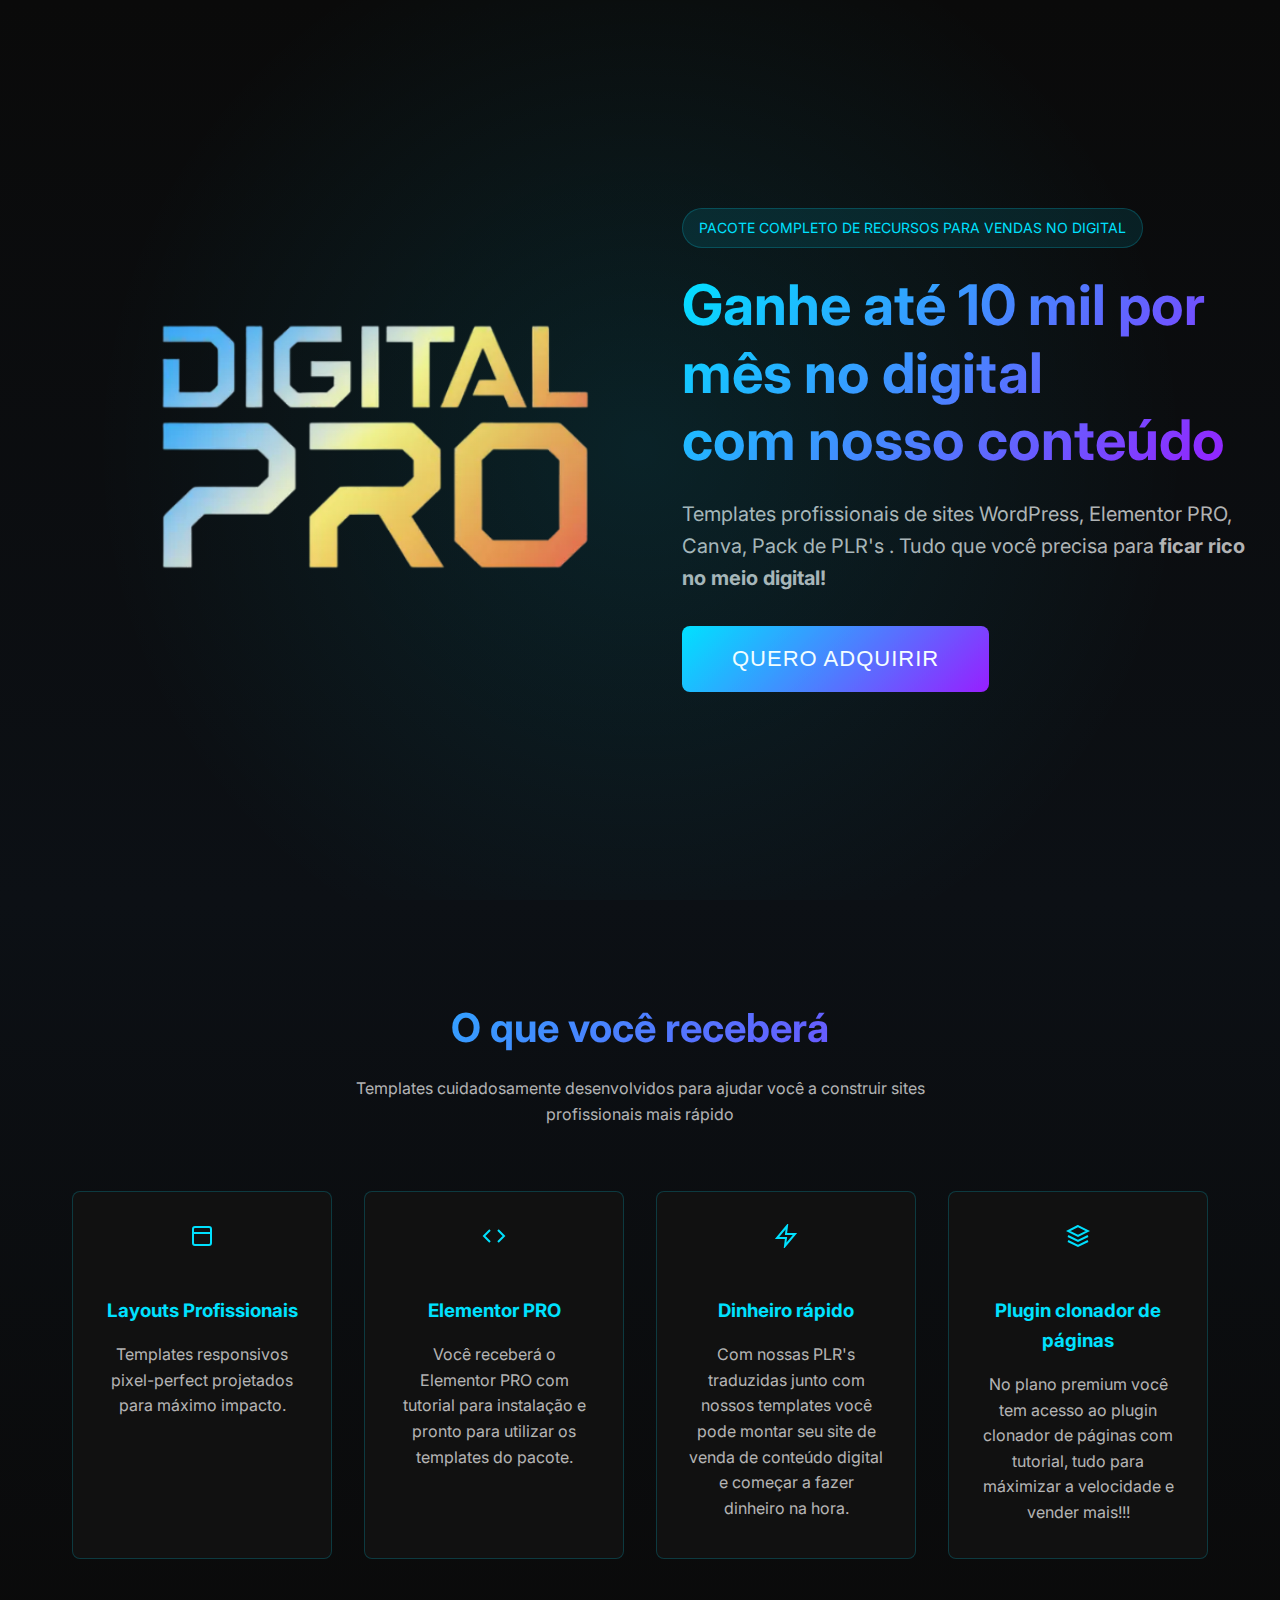
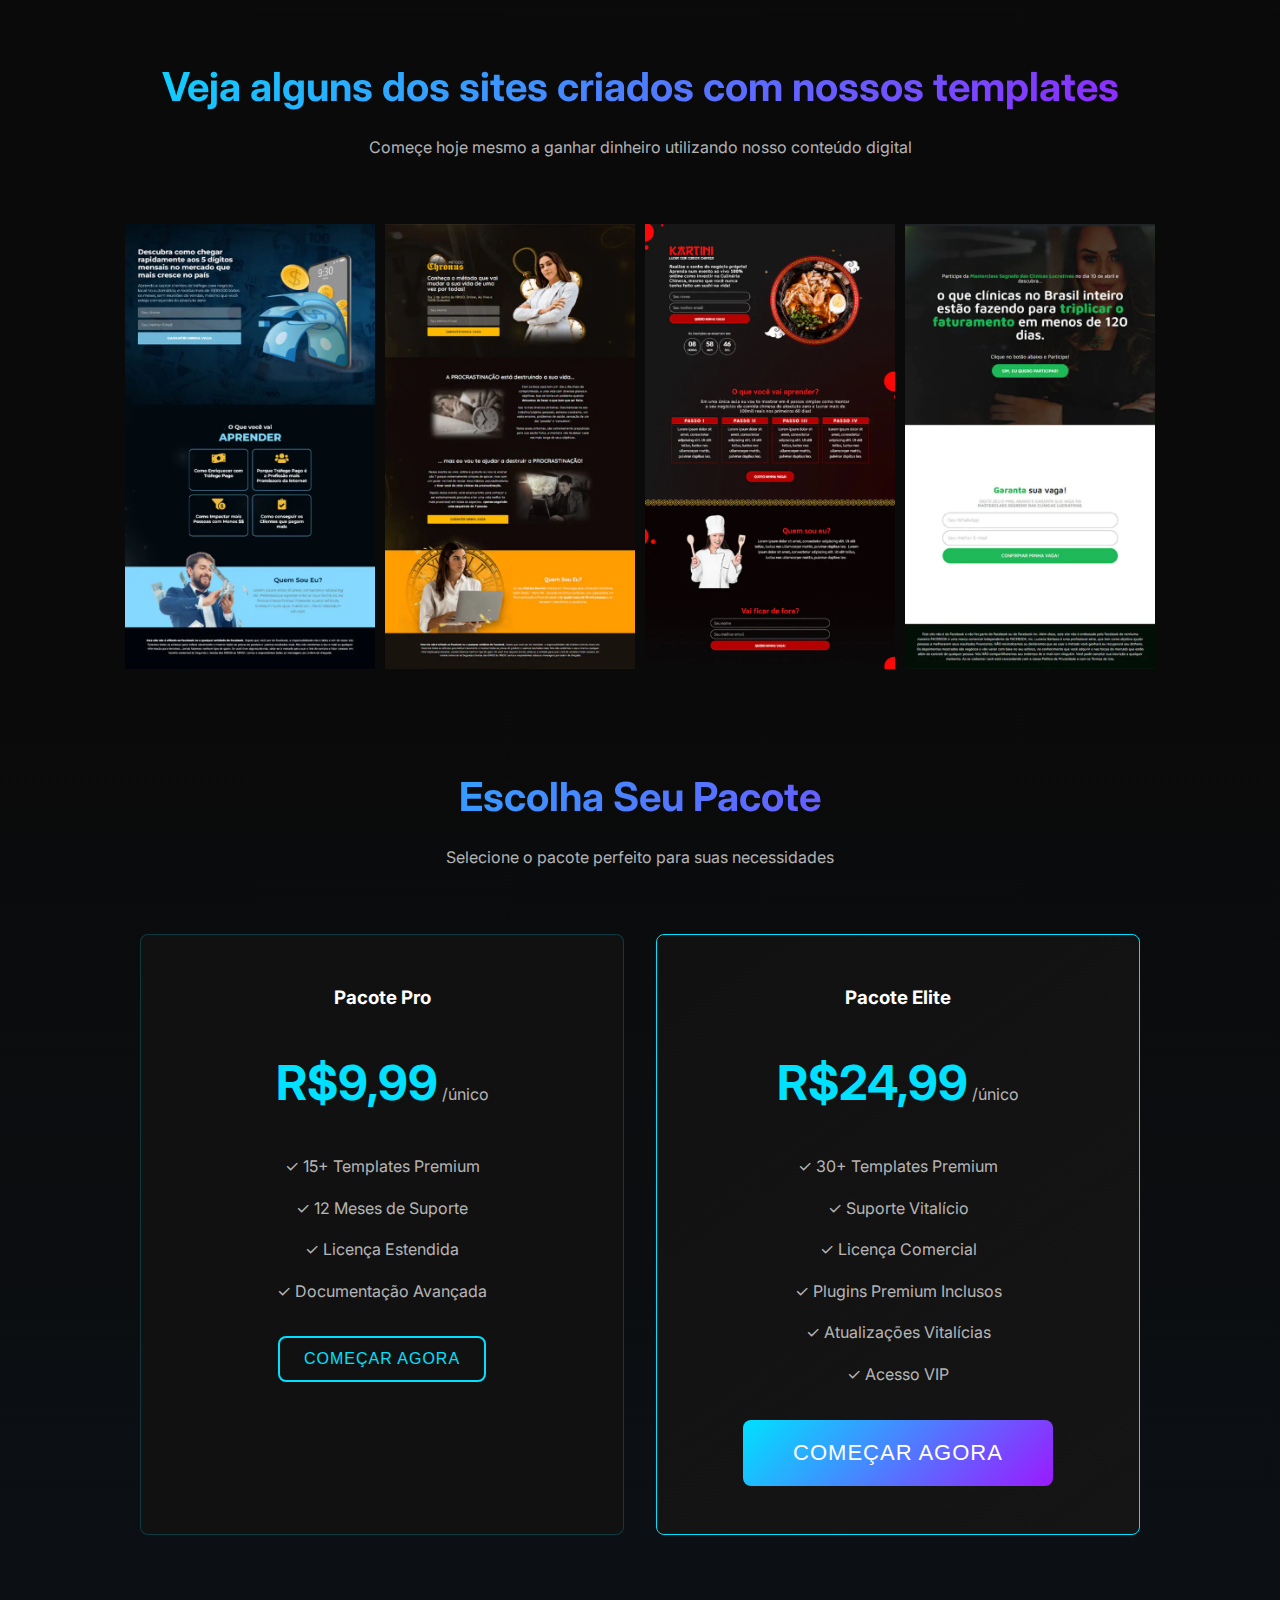
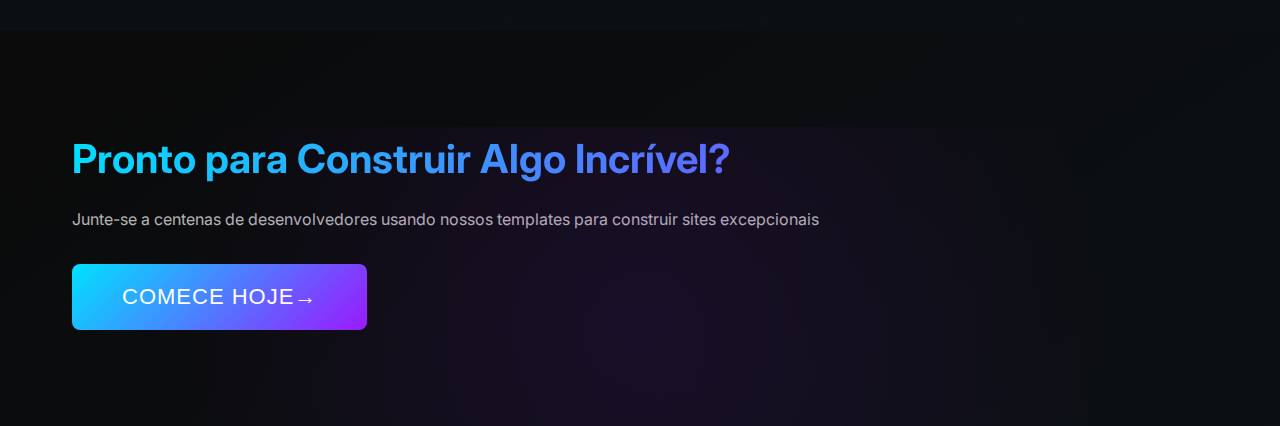
==== src/index.html @ 0bfc10dc "v0.1" ====
<!DOCTYPE html>
<html lang="en">
  <head>
    <meta charset="UTF-8" />
    <meta name="viewport" content="width=device-width, initial-scale=1.0" />
    <title>Digital Pro Solutions</title>
    <meta name="description" content="Premium WordPress Templates for Developers" />
    <meta name="author" content="Digital Pro Solutions" />
    <link rel="stylesheet" href="https://fonts.googleapis.com/css2?family=Inter:wght@300;400;500;600;700&display=swap">
    <link rel="stylesheet" href="styles.css">
  </head>
  <body>
    <!-- Hero Section -->
    <section class="hero">
        <div class="logo">
            <img src="assets/logo.webp" width="550px" alt="Logo da Digital Pro">
        </div>
        <div class="container">
            <span class="badge">PACOTE COMPLETO DE RECURSOS PARA VENDAS NO DIGITAL</span>
            <h1>Ganhe até 10 mil por mês no digital<br>com nosso conteúdo</h1>
            <p class="hero-description">Templates profissionais de sites WordPress, Elementor PRO, Canva, Pack de PLR's . Tudo que você precisa para <b>ficar rico no meio digital!</b></p>
            <a href="#pricing"><button class="btn btn-primary">Quero adquirir</button></a>
        </div>
    </section>

    <!-- Features Section -->
    <section class="features">
      <div class="container">
        <div class="section-header">
          <h2>O que você receberá</h2>
          <p>Templates cuidadosamente desenvolvidos para ajudar você a construir sites profissionais mais rápido</p>
        </div>
        <div class="features-grid">
          <div class="feature-card">
            <div class="icon">
              <svg width="24" height="24" viewBox="0 0 24 24" fill="none" stroke="currentColor" stroke-width="2">
                <rect x="3" y="3" width="18" height="18" rx="2" />
                <path d="M3 9h18" />
              </svg>
            </div>
            <h3>Layouts Profissionais</h3>
            <p>Templates responsivos pixel-perfect projetados para máximo impacto.</p>
          </div>
          <div class="feature-card">
            <div class="icon">
              <svg width="24" height="24" viewBox="0 0 24 24" fill="none" stroke="currentColor" stroke-width="2">
                <polyline points="16 18 22 12 16 6" />
                <polyline points="8 6 2 12 8 18" />
              </svg>
            </div>
            <h3>Elementor PRO</h3>
            <p>Você receberá o Elementor PRO com tutorial para instalação e pronto para utilizar os templates do pacote.</p>
          </div>
          <div class="feature-card">
            <div class="icon">
              <svg width="24" height="24" viewBox="0 0 24 24" fill="none" stroke="currentColor" stroke-width="2">
                <path d="M13 2L3 14h9l-1 8 10-12h-9l1-8z" />
              </svg>
            </div>
            <h3>Dinheiro rápido</h3>
            <p>Com nossas PLR's traduzidas junto com nossos templates você pode montar seu site de venda de conteúdo digital e começar a fazer dinheiro na hora.
            </p>
          </div>
          <div class="feature-card">
            <div class="icon">
              <svg width="24" height="24" viewBox="0 0 24 24" fill="none" stroke="currentColor" stroke-width="2">
                <path d="M12 2L2 7l10 5 10-5-10-5z" />
                <path d="M2 17l10 5 10-5" />
                <path d="M2 12l10 5 10-5" />
              </svg>
            </div>
            <h3>Plugin clonador de páginas</h3>
            <p>No plano premium você tem acesso ao plugin clonador de páginas com tutorial, tudo para máximizar a velocidade e vender mais!!!</p>
          </div>
        </div>
      </div>
    </section>
    <section class="pages-section">
        <div class="container">
            <div class="section-header">
                <h2>Veja alguns dos sites criados com nossos templates</h2>
                <p>Começe hoje mesmo a ganhar dinheiro utilizando nosso conteúdo digital</p>
            </div>
            <div class="features-grid-pages">
                <img src="assets/page1.webp" alt="página de exemplo">
                <img src="assets/page2.webp" alt="página de exemplo">
                <img src="assets/page3.webp" alt="página de exemplo">
                <img src="assets/page4.webp" alt="página de exemplo">
            </div>
        </div>
    </section>

    <!-- Pricing Section -->
    <section class="pricing" id="pricing">
      <div class="container">
        <div class="section-header">
          <h2>Escolha Seu Pacote</h2>
          <p>Selecione o pacote perfeito para suas necessidades</p>
        </div>
        <div class="pricing-grid">
          <div class="pricing-card">
            <h3>Pacote Pro</h3>
            <div class="price">
              <span class="amount">R$9,99</span>
              <span class="period">/único</span>
            </div>
            <ul class="features-list">
              <li>✓ 15+ Templates Premium</li>
              <li>✓ 12 Meses de Suporte</li>
              <li>✓ Licença Estendida</li>
              <li>✓ Documentação Avançada</li>
            </ul>
            <button class="btn btn-outline">Começar Agora</button>
          </div>
          <div class="pricing-card featured">
            <h3>Pacote Elite</h3>
            <div class="price">
              <span class="amount">R$24,99</span>
              <span class="period">/único</span>
            </div>
            <ul class="features-list">
              <li>✓ 30+ Templates Premium</li>
              <li>✓ Suporte Vitalício</li>
              <li>✓ Licença Comercial</li>
              <li>✓ Plugins Premium Inclusos</li>
              <li>✓ Atualizações Vitalícias</li>
              <li>✓ Acesso VIP</li>
            </ul>
            <button class="btn btn-primary">Começar Agora</button>
          </div>
        </div>
      </div>
    </section>

    <!-- CTA Section -->
    <section class="cta">
      <div class="container">
        <h2>Pronto para Construir Algo Incrível?</h2>
        <p>Junte-se a centenas de desenvolvedores usando nossos templates para construir sites excepcionais</p>
        <button class="btn btn-primary">Comece Hoje <span class="arrow">→</span></button>
      </div>
    </section>

    <!-- Add Lovable script tag before the main application script -->
    <script src="https://cdn.gpteng.co/gptengineer.js" type="module"></script>
    <script src="script.js"></script>
  </body>
</html>
---- src/styles.css ----
:root {
  --primary: #00e1ff;
  --secondary: #9b1aff;
  --bg-dark: #0a0a0a;
  --bg-card: #111111;
  --text: #ffffff;
  --text-light: rgba(255, 255, 255, 0.7);
  --border-color: rgba(0, 225, 255, 0.2);
  --radius: 8px;
  --shadow: 0 12px 20px rgba(0, 225, 255, 0.15);
  --gradient: linear-gradient(135deg, #00e1ff, #9b1aff);
}

* {
  margin: 0;
  padding: 0;
  box-sizing: border-box;
  scroll-behavior: smooth;
}

body {
  font-family: 'Inter', sans-serif;
  line-height: 1.6;
  color: var(--text);
  background: var(--bg-dark);
}

.container {
  max-width: 1200px;
  margin: 0 auto;
  padding: 0 2rem;
}

.logo {
  margin-left: 100px;
}

/* Button Styles */
.btn {
  display: inline-flex;
  align-items: center;
  padding: 0.75rem 1.5rem;
  border-radius: var(--radius);
  font-weight: 500;
  cursor: pointer;
  transition: all 0.3s ease;
  border: none;
  font-size: 1rem;
  text-transform: uppercase;
  letter-spacing: 1px;
}

.btn-primary {
  background: var(--gradient);
  color: var(--text);
  padding: 20px 50px;
  font-size: 22px;
}

.btn-primary a{
  text-decoration: none;
  color: white;
}

.btn-primary:hover {
  transform: translateY(-2px);
  box-shadow: var(--shadow);
}

.btn-outline {
  background: transparent;
  border: 2px solid var(--primary);
  color: var(--primary);
}

.btn-outline:hover {
  background: var(--primary);
  color: var(--bg-dark);
}

/* Hero Section */
.hero {
  min-height: 100vh;
  display: flex;
  align-items: center;
  background: linear-gradient(to bottom, var(--bg-dark), #0c1015);
  position: relative;
  overflow: hidden;
  margin: auto;
}

.hero::before {
  content: '';
  position: absolute;
  width: 100%;
  height: 100%;
  background: radial-gradient(circle at center, rgba(0, 225, 255, 0.1) 0%, transparent 70%);
  pointer-events: none;
}

.hero .badge {
  display: inline-block;
  padding: 0.5rem 1rem;
  background: rgba(0, 225, 255, 0.1);
  border: 1px solid var(--border-color);
  border-radius: 50px;
  font-size: 0.875rem;
  margin-bottom: 1.5rem;
  color: var(--primary);
}

.hero h1 {
  font-size: 3.5rem;
  line-height: 1.2;
  margin-bottom: 1.5rem;
  max-width: 600px;
  background: var(--gradient);
  -webkit-background-clip: text;
  -webkit-text-fill-color: transparent;
}

.hero-description {
  font-size: 1.25rem;
  color: var(--text-light);
  max-width: 600px;
  margin: 0 auto 2rem;
}

/* Features Section */
.features {
  padding: 6rem 0;
  background: linear-gradient(to bottom, #0c1015, var(--bg-dark));
}

.section-header {
  text-align: center;
  margin-bottom: 4rem;
}

.section-header h2 {
  font-size: 2.5rem;
  margin-bottom: 1rem;
  background: var(--gradient);
  -webkit-background-clip: text;
  -webkit-text-fill-color: transparent;
}

.section-header p {
  color: var(--text-light);
  max-width: 600px;
  margin: 0 auto;
}

.features-grid {
  display: grid;
  grid-template-columns: repeat(auto-fit, minmax(250px, 1fr));
  gap: 2rem;
  margin: auto;
}

.feature-card {
  text-align: center;
  padding: 2rem;
  border-radius: var(--radius);
  background: var(--bg-card);
  border: 1px solid var(--border-color);
  transition: all 0.3s ease;
}

.features-grid-pages{
  display: flex;
  flex-wrap: wrap;
  justify-content: center;
  gap: 10px;
}

.features-grid-pages img {
  width: 100%;
  max-width: 250px;
  height: auto;
  flex: 1 1 150px; /* Faz com que as imagens sejam responsivas e se ajustem ao espaço disponível */
}

.features-grid-pages img:hover {
  transform: translateY(-5px);
}

.feature-card:hover {
  transform: translateY(-5px);
  box-shadow: var(--shadow);
  border-color: var(--primary);
}

.feature-card .icon {
  width: 48px;
  height: 48px;
  margin: 0 auto 1.5rem;
  color: var(--primary);
}

.feature-card h3 {
  margin-bottom: 1rem;
  color: var(--primary);
}

.feature-card p {
  color: var(--text-light);
}

/* Pricing Section */
.pricing {
  padding: 6rem 0;
  background: linear-gradient(to bottom, var(--bg-dark), #0c1015);
}

.pricing-grid {
  display: grid;
  grid-template-columns: repeat(auto-fit, minmax(300px, 1fr));
  gap: 2rem;
  max-width: 1000px;
  margin: 0 auto;
}

.pricing-card {
  padding: 3rem 2rem;
  border-radius: var(--radius);
  background: var(--bg-card);
  border: 1px solid var(--border-color);
  text-align: center;
  transition: all 0.3s ease;
}

.pricing-card:hover {
  transform: translateY(-5px);
  border-color: var(--primary);
}

.pricing-card.featured {
  background: linear-gradient(145deg, var(--bg-card), #151515);
  border: 1px solid var(--primary);
}

.price {
  margin: 2rem 0;
}

.price .amount {
  font-size: 3rem;
  font-weight: 700;
  color: var(--primary);
}

.price .period {
  color: var(--text-light);
}

.features-list {
  list-style: none;
  margin: 2rem 0;
}

.features-list li {
  margin: 1rem 0;
  color: var(--text-light);
}

/* CTA Section */
.cta {
  padding: 6rem 0;
  background: linear-gradient(145deg, var(--bg-dark), #0c1015);
  position: relative;
  overflow: hidden;
}

.cta::before {
  content: '';
  position: absolute;
  width: 100%;
  height: 100%;
  background: radial-gradient(circle at center, rgba(155, 26, 255, 0.1) 0%, transparent 70%);
  pointer-events: none;
}

.cta h2 {
  font-size: 2.5rem;
  margin-bottom: 1rem;
  background: var(--gradient);
  -webkit-background-clip: text;
  -webkit-text-fill-color: transparent;
}

.cta p {
  margin-bottom: 2rem;
  color: var(--text-light);
}

/* Responsive Design */
@media (max-width: 768px) {
  .hero h1 {
    font-size: 2.5rem;
  }

  .section-header h2 {
    font-size: 2rem;
  }

  .features-grid {
    grid-template-columns: 1fr;
  }

  .pricing-grid {
    grid-template-columns: 1fr;
  }
}
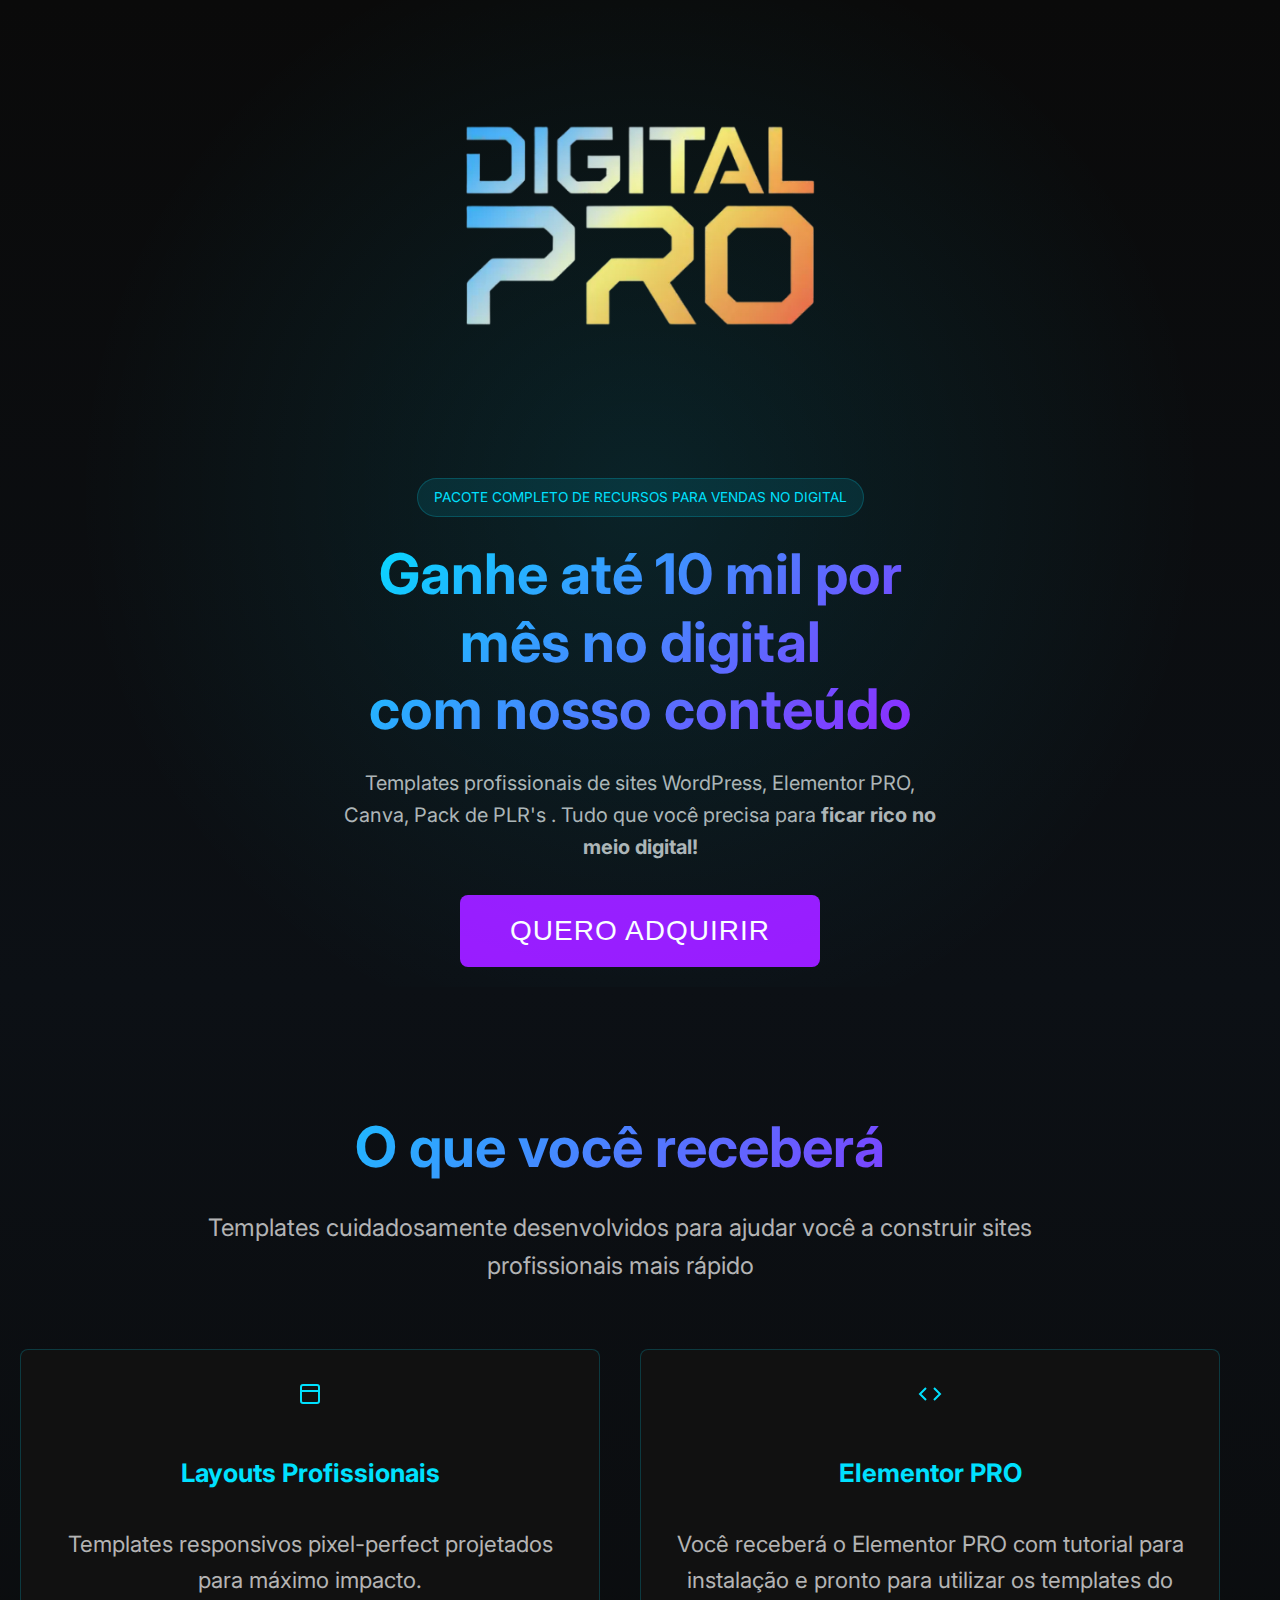
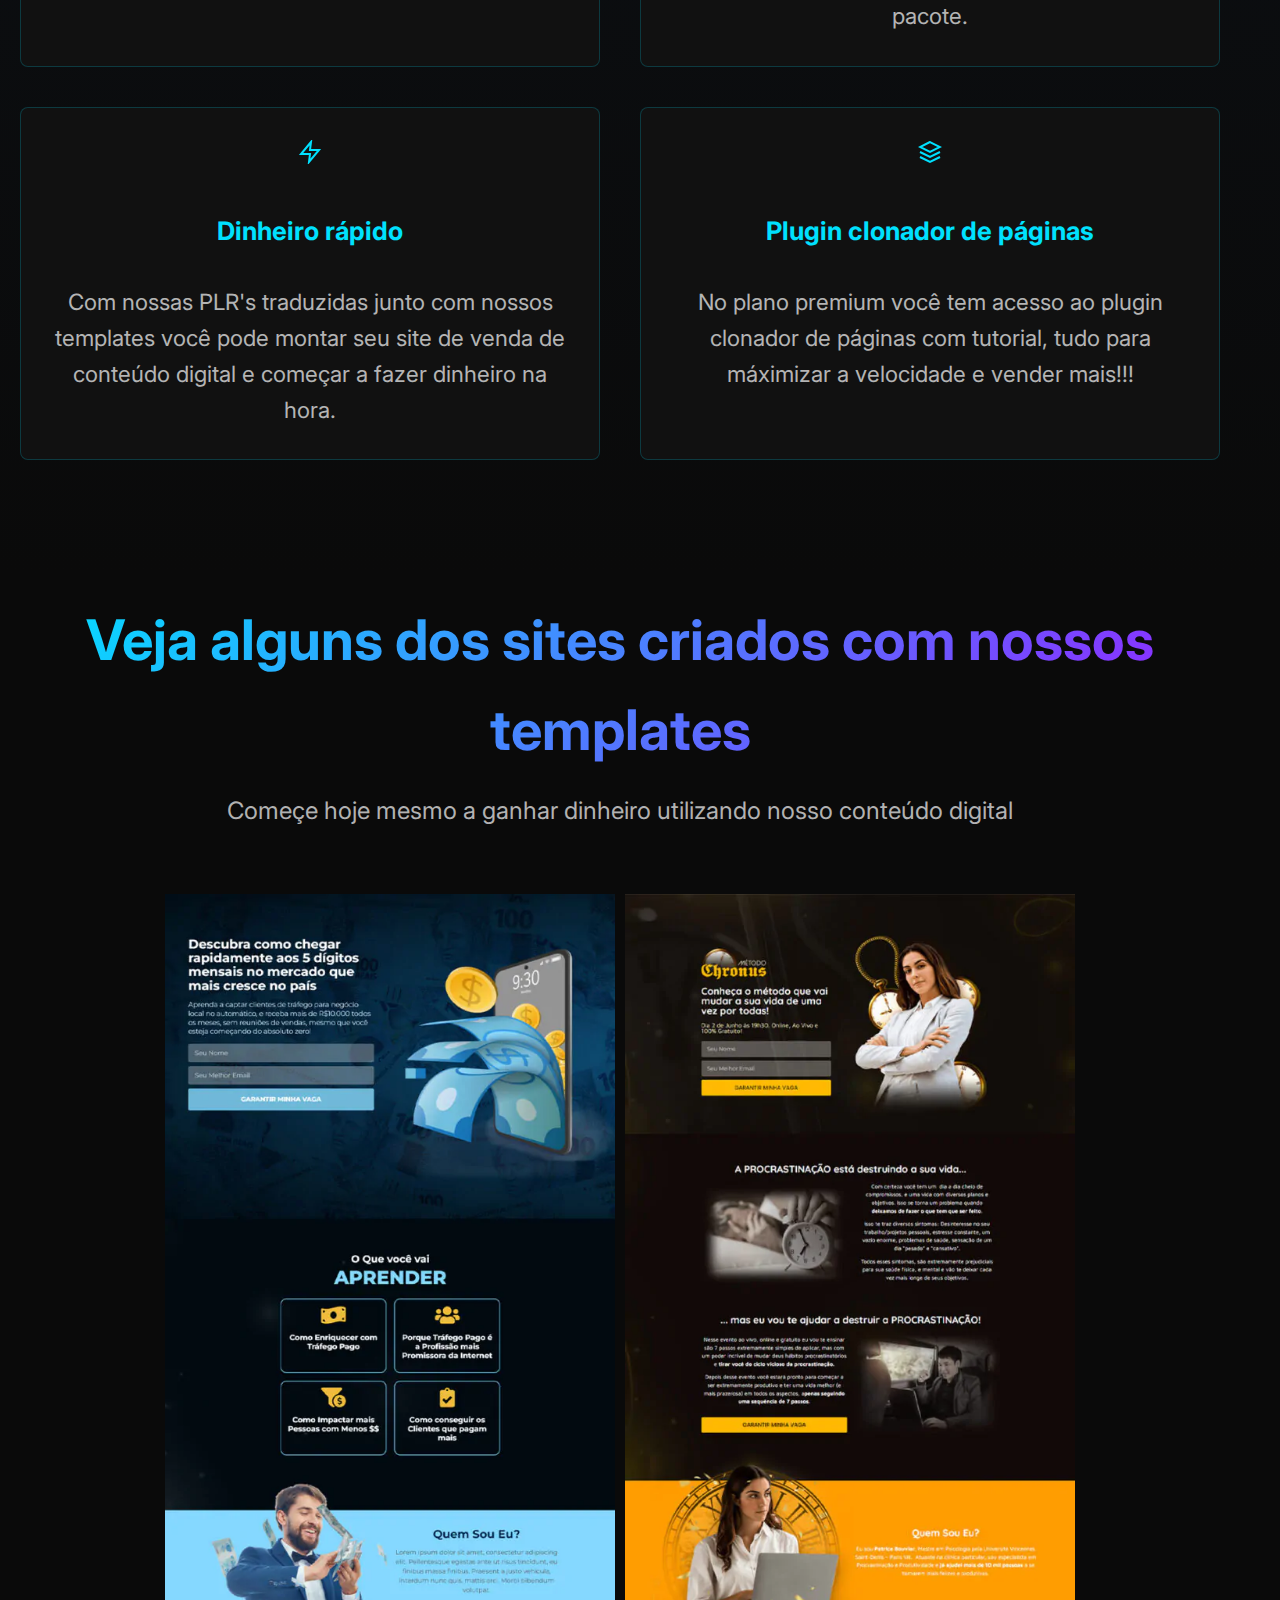
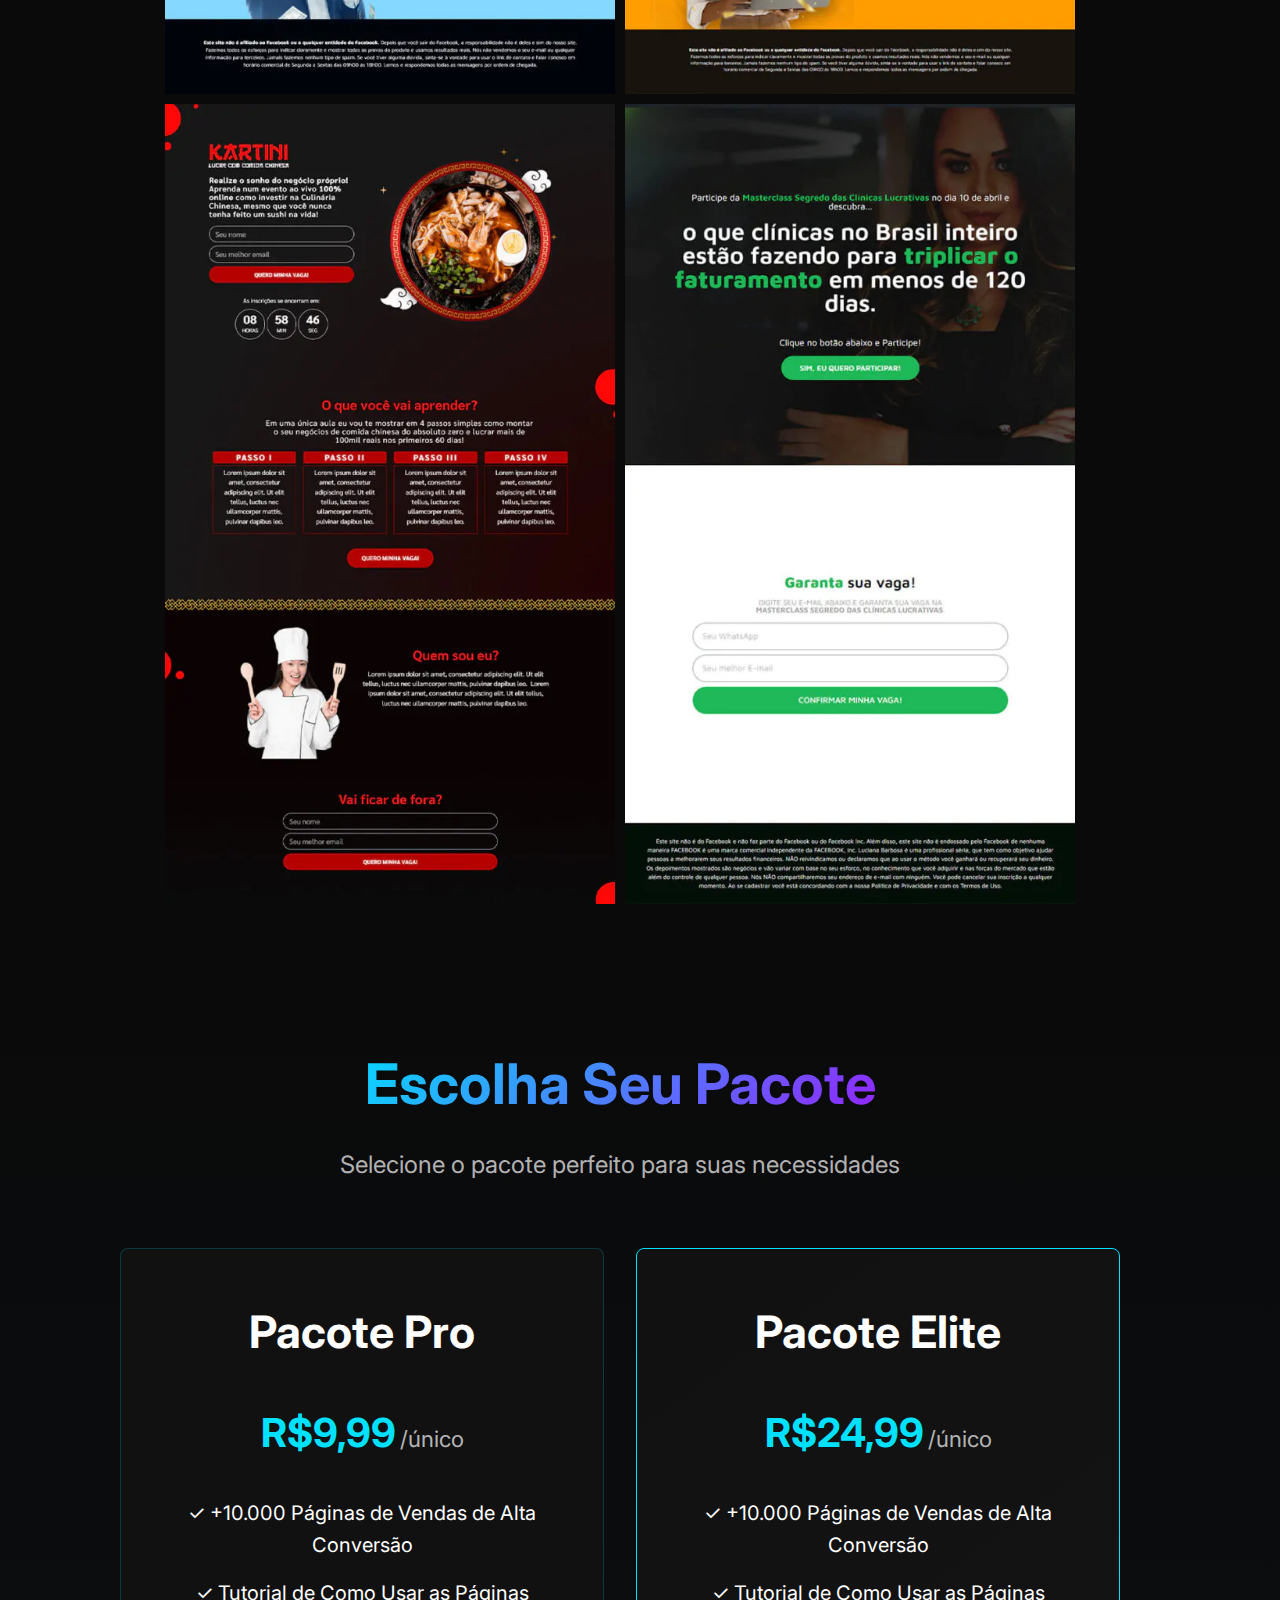
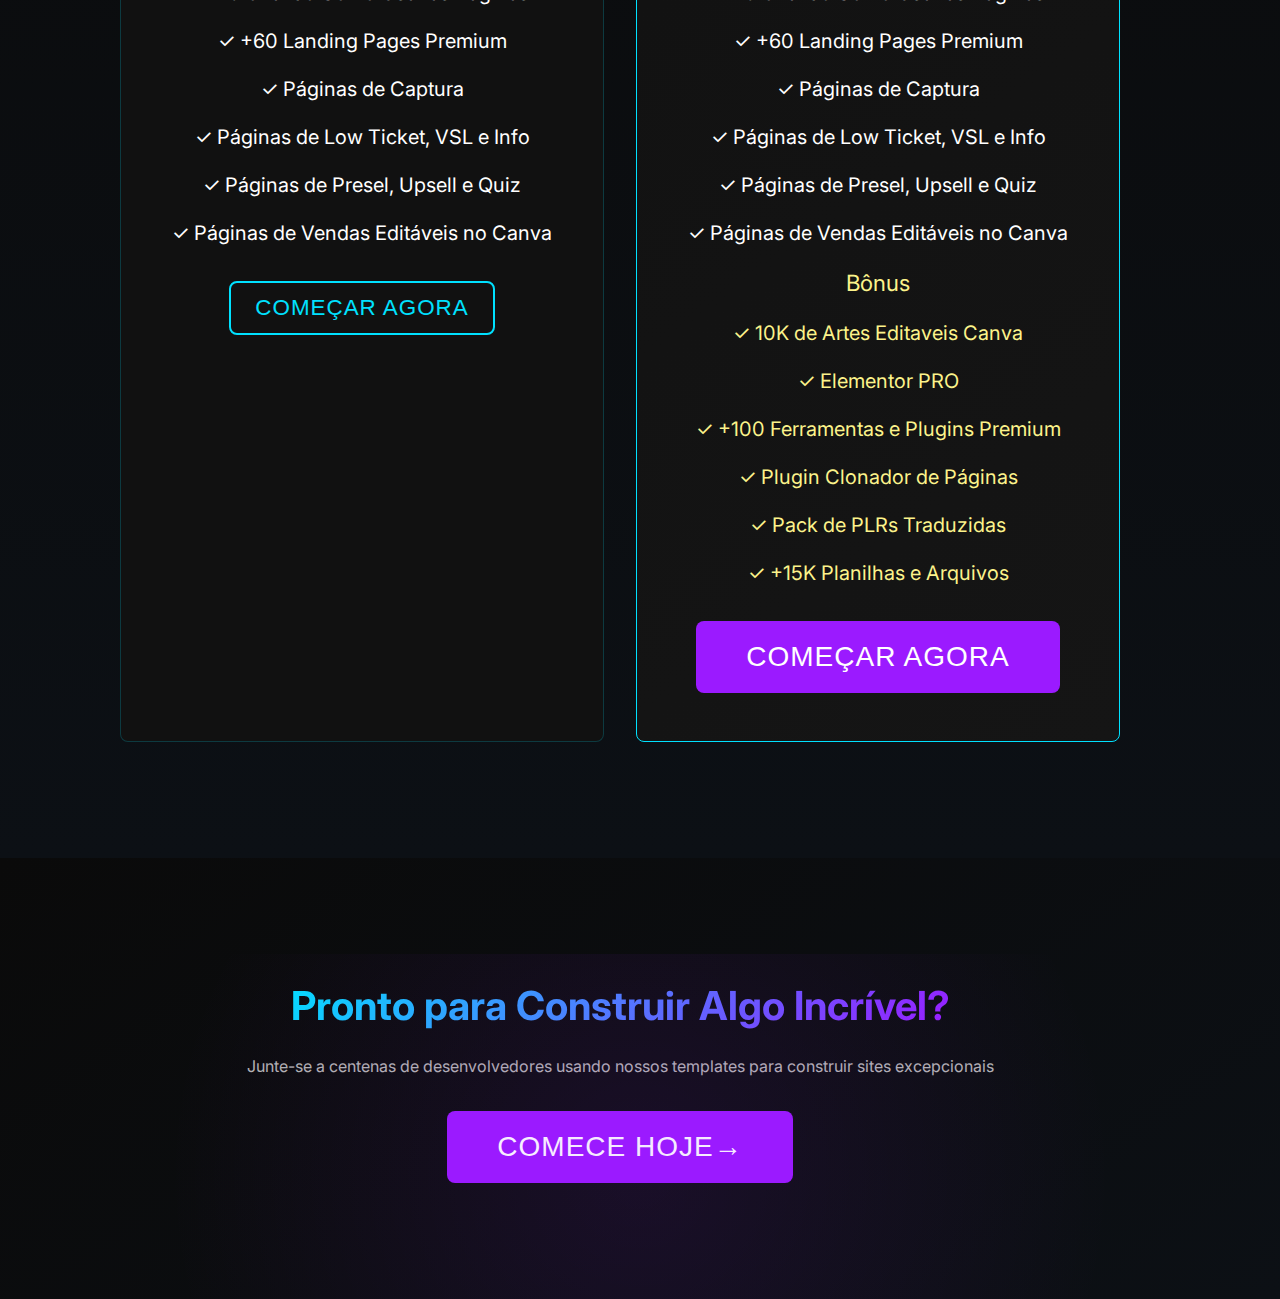
==== commit f2613897: "v0.2" ====
--- a/src/index.html
+++ b/src/index.html
@@ -8,12 +8,13 @@
     <meta name="author" content="Digital Pro Solutions" />
     <link rel="stylesheet" href="https://fonts.googleapis.com/css2?family=Inter:wght@300;400;500;600;700&display=swap">
     <link rel="stylesheet" href="styles.css">
+    <link rel="icon" sizes="64x64" href="assets/logo.webp" type="image/png">
   </head>
   <body>
     <!-- Hero Section -->
     <section class="hero">
         <div class="logo">
-            <img src="assets/logo.webp" width="550px" alt="Logo da Digital Pro">
+            <img src="assets/logo.webp" width="750px" alt="Logo da Digital Pro">
         </div>
         <div class="container">
             <span class="badge">PACOTE COMPLETO DE RECURSOS PARA VENDAS NO DIGITAL</span>
@@ -105,10 +106,13 @@
               <span class="period">/único</span>
             </div>
             <ul class="features-list">
-              <li>✓ 15+ Templates Premium</li>
-              <li>✓ 12 Meses de Suporte</li>
-              <li>✓ Licença Estendida</li>
-              <li>✓ Documentação Avançada</li>
+              <li>✓ +10.000 Páginas de Vendas de Alta Conversão</li>
+              <li>✓ Tutorial de Como Usar as Páginas</li>
+              <li>✓ +60 Landing Pages Premium</li>
+              <li>✓ Páginas de Captura</li>
+              <li>✓ Páginas de Low Ticket, VSL e Info</li>
+              <li>✓ Páginas de Presel, Upsell e Quiz</li>
+              <li>✓ Páginas de Vendas Editáveis no Canva</li>
             </ul>
             <button class="btn btn-outline">Começar Agora</button>
           </div>
@@ -119,12 +123,20 @@
               <span class="period">/único</span>
             </div>
             <ul class="features-list">
-              <li>✓ 30+ Templates Premium</li>
-              <li>✓ Suporte Vitalício</li>
-              <li>✓ Licença Comercial</li>
-              <li>✓ Plugins Premium Inclusos</li>
-              <li>✓ Atualizações Vitalícias</li>
-              <li>✓ Acesso VIP</li>
+              <li>✓ +10.000 Páginas de Vendas de Alta Conversão</li>
+              <li>✓ Tutorial de Como Usar as Páginas</li>
+              <li>✓ +60 Landing Pages Premium</li>
+              <li>✓ Páginas de Captura</li>
+              <li>✓ Páginas de Low Ticket, VSL e Info</li>
+              <li>✓ Páginas de Presel, Upsell e Quiz</li>
+              <li>✓ Páginas de Vendas Editáveis no Canva</li>
+              <li style="color: #fcf38b; font-size: 1.4rem;">Bônus</li>
+              <li style="color: #fcf38b;">✓ 10K de Artes Editaveis Canva</li>
+              <li style="color: #fcf38b;">✓ Elementor PRO</li>
+              <li style="color: #fcf38b;">✓ +100 Ferramentas e Plugins Premium</li>
+              <li style="color: #fcf38b;">✓ Plugin Clonador de Páginas</li>
+              <li style="color: #fcf38b;">✓ Pack de PLRs Traduzidas</li>
+              <li style="color: #fcf38b;">✓ +15K Planilhas e Arquivos</li>
             </ul>
             <button class="btn btn-primary">Começar Agora</button>
           </div>
--- a/src/styles.css
+++ b/src/styles.css
@@ -25,16 +25,6 @@
   background: var(--bg-dark);
 }
 
-.container {
-  max-width: 1200px;
-  margin: 0 auto;
-  padding: 0 2rem;
-}
-
-.logo {
-  margin-left: 100px;
-}
-
 /* Button Styles */
 .btn {
   display: inline-flex;
@@ -45,21 +35,21 @@
   cursor: pointer;
   transition: all 0.3s ease;
   border: none;
-  font-size: 1rem;
+  font-size: 1.4rem;;
   text-transform: uppercase;
   letter-spacing: 1px;
 }
 
 .btn-primary {
-  background: var(--gradient);
+  background: var(--secondary);
   color: var(--text);
   padding: 20px 50px;
-  font-size: 22px;
+  font-size: 1.75rem;
 }
 
 .btn-primary a{
   text-decoration: none;
-  color: white;
+  color: var(--text);
 }
 
 .btn-primary:hover {
@@ -87,6 +77,7 @@
   position: relative;
   overflow: hidden;
   margin: auto;
+  flex-direction: row;
 }
 
 .hero::before {
@@ -104,26 +95,85 @@
   background: rgba(0, 225, 255, 0.1);
   border: 1px solid var(--border-color);
   border-radius: 50px;
-  font-size: 0.875rem;
+  font-size: 1.25rem;
   margin-bottom: 1.5rem;
   color: var(--primary);
 }
 
 .hero h1 {
-  font-size: 3.5rem;
+  font-size: 4.0rem;
   line-height: 1.2;
   margin-bottom: 1.5rem;
-  max-width: 600px;
+  max-width: 900px;
   background: var(--gradient);
   -webkit-background-clip: text;
   -webkit-text-fill-color: transparent;
 }
 
 .hero-description {
-  font-size: 1.25rem;
-  color: var(--text-light);
-  max-width: 600px;
+  font-size: 2.0rem;
+  color: var(--text-light);
+  max-width: 900px;
   margin: 0 auto 2rem;
+}
+
+.container {
+  max-width: 1200px;
+  margin: auto;
+}
+
+.logo {
+  margin-left: 100px;
+}
+
+@media (max-width: 1600px) {
+  .hero h1 {
+    font-size: 3.5rem;
+    max-width: 600px;
+  }
+  
+  .hero-description {
+    font-size: 1.25rem;
+    max-width: 600px;
+  }
+
+  .hero .badge {
+    font-size: 0.85rem;
+  }
+
+  .logo img{
+    width: 600px;
+  }
+}
+
+@media (max-width: 1300px) {
+  .hero {
+    flex-direction: column;
+  }
+  
+  .container{
+    display: flex;
+    align-items: center;
+    justify-content: center;
+    flex-direction: column;
+    margin: 20px;
+  }
+
+  .logo img{
+    width: 450px;
+  }
+
+  .logo {
+    margin: 0;
+  }
+
+  .hero h1 {
+    text-align: center;
+  }
+
+  .hero-description {
+    text-align: center;
+  }
 }
 
 /* Features Section */
@@ -138,7 +188,7 @@
 }
 
 .section-header h2 {
-  font-size: 2.5rem;
+  font-size: 3.5rem;
   margin-bottom: 1rem;
   background: var(--gradient);
   -webkit-background-clip: text;
@@ -147,14 +197,15 @@
 
 .section-header p {
   color: var(--text-light);
-  max-width: 600px;
+  max-width: 900px;
   margin: 0 auto;
+  font-size: 1.5rem;
 }
 
 .features-grid {
   display: grid;
-  grid-template-columns: repeat(auto-fit, minmax(250px, 1fr));
-  gap: 2rem;
+  grid-template-columns: repeat(auto-fit, minmax(500px, 1fr));
+  gap: 2.5rem;
   margin: auto;
 }
 
@@ -176,7 +227,7 @@
 
 .features-grid-pages img {
   width: 100%;
-  max-width: 250px;
+  max-width: 450px;
   height: auto;
   flex: 1 1 150px; /* Faz com que as imagens sejam responsivas e se ajustem ao espaço disponível */
 }
@@ -192,19 +243,25 @@
 }
 
 .feature-card .icon {
-  width: 48px;
-  height: 48px;
-  margin: 0 auto 1.5rem;
+  width: 68px;
+  height: 68px;
+  margin: 0 auto 0.2rem;
   color: var(--primary);
 }
 
 .feature-card h3 {
-  margin-bottom: 1rem;
+  font-size: 1.6rem;
+  margin-bottom: 2rem;
   color: var(--primary);
 }
 
 .feature-card p {
-  color: var(--text-light);
+  font-size: 1.4rem;
+  color: var(--text-light);
+}
+
+@media (max-width: 1300px) {
+  
 }
 
 /* Pricing Section */
@@ -244,14 +301,19 @@
   margin: 2rem 0;
 }
 
+.pricing-card h3 {
+  font-size: 2.8rem;
+}
+
 .price .amount {
-  font-size: 3rem;
+  font-size: 2.5rem;
   font-weight: 700;
   color: var(--primary);
 }
 
 .price .period {
   color: var(--text-light);
+  font-size: 1.4rem;
 }
 
 .features-list {
@@ -261,7 +323,8 @@
 
 .features-list li {
   margin: 1rem 0;
-  color: var(--text-light);
+  color: white;
+  font-size: 1.25rem;
 }
 
 /* CTA Section */
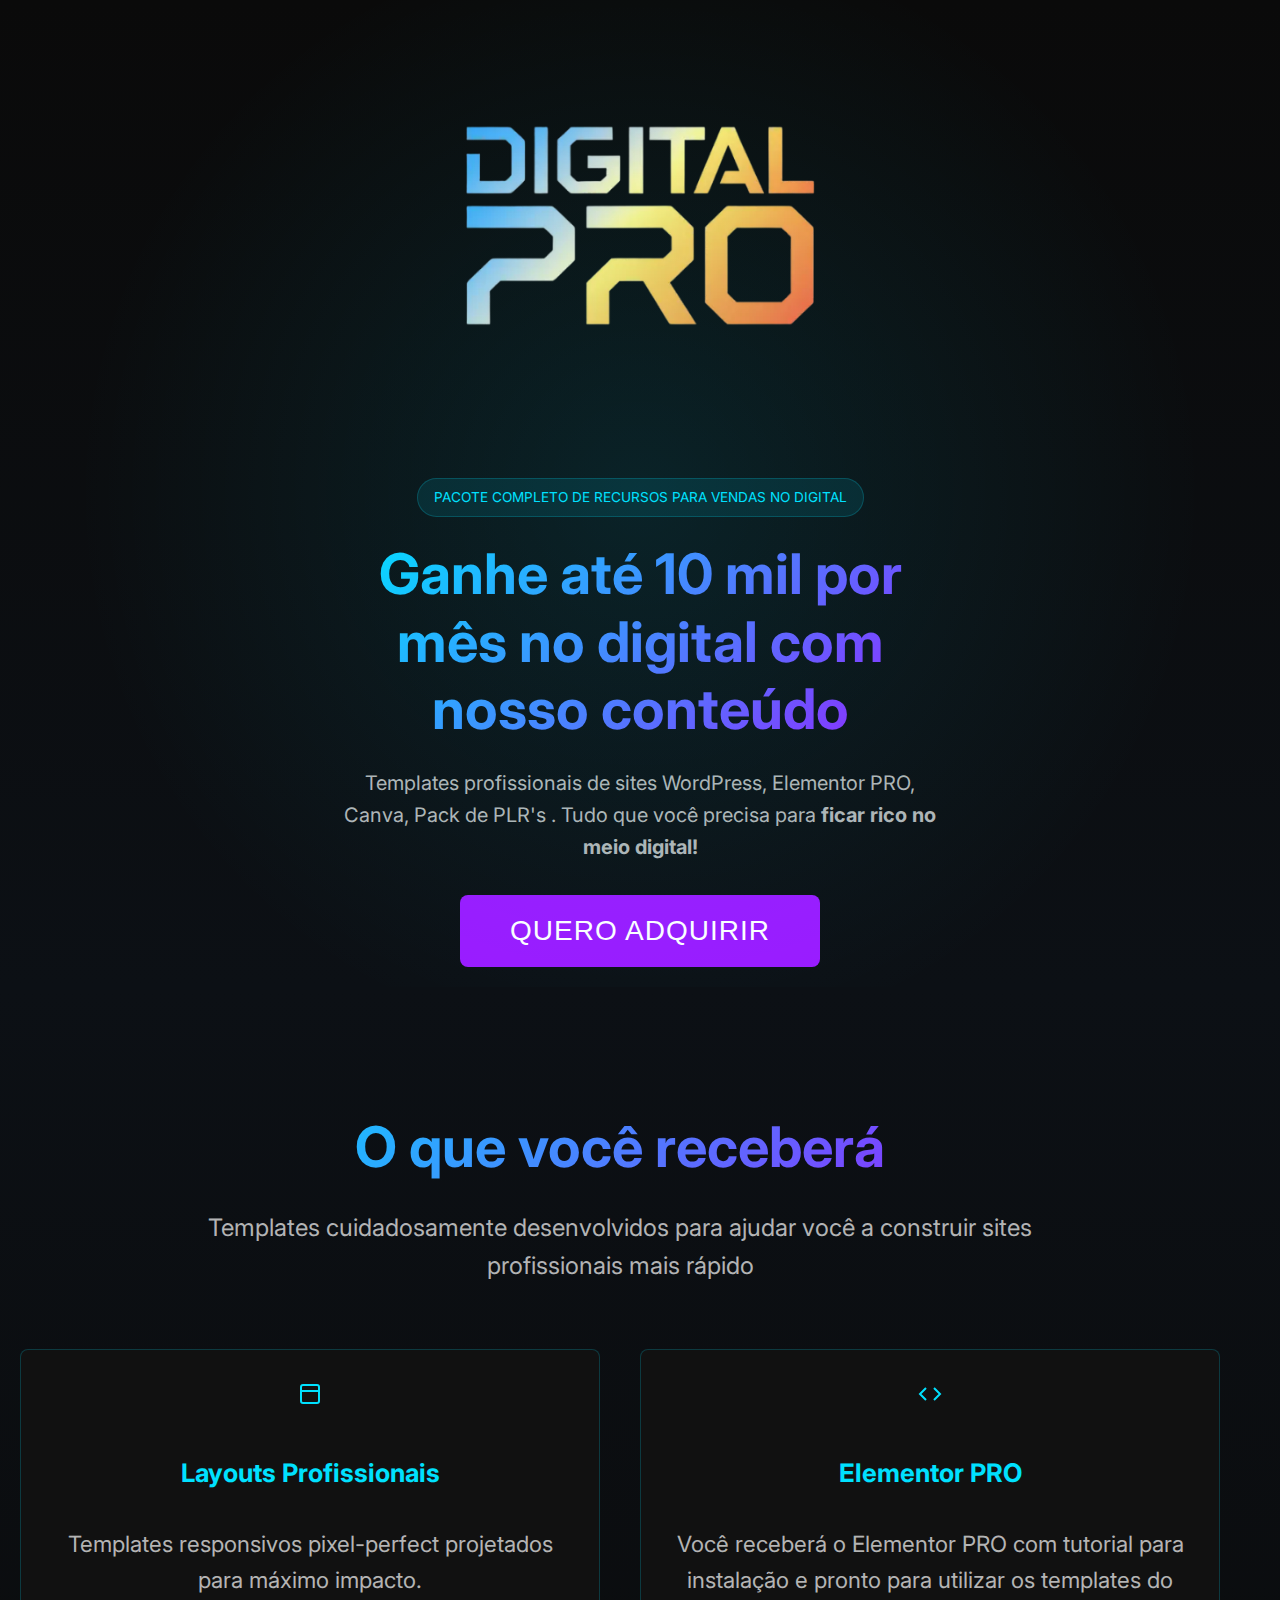
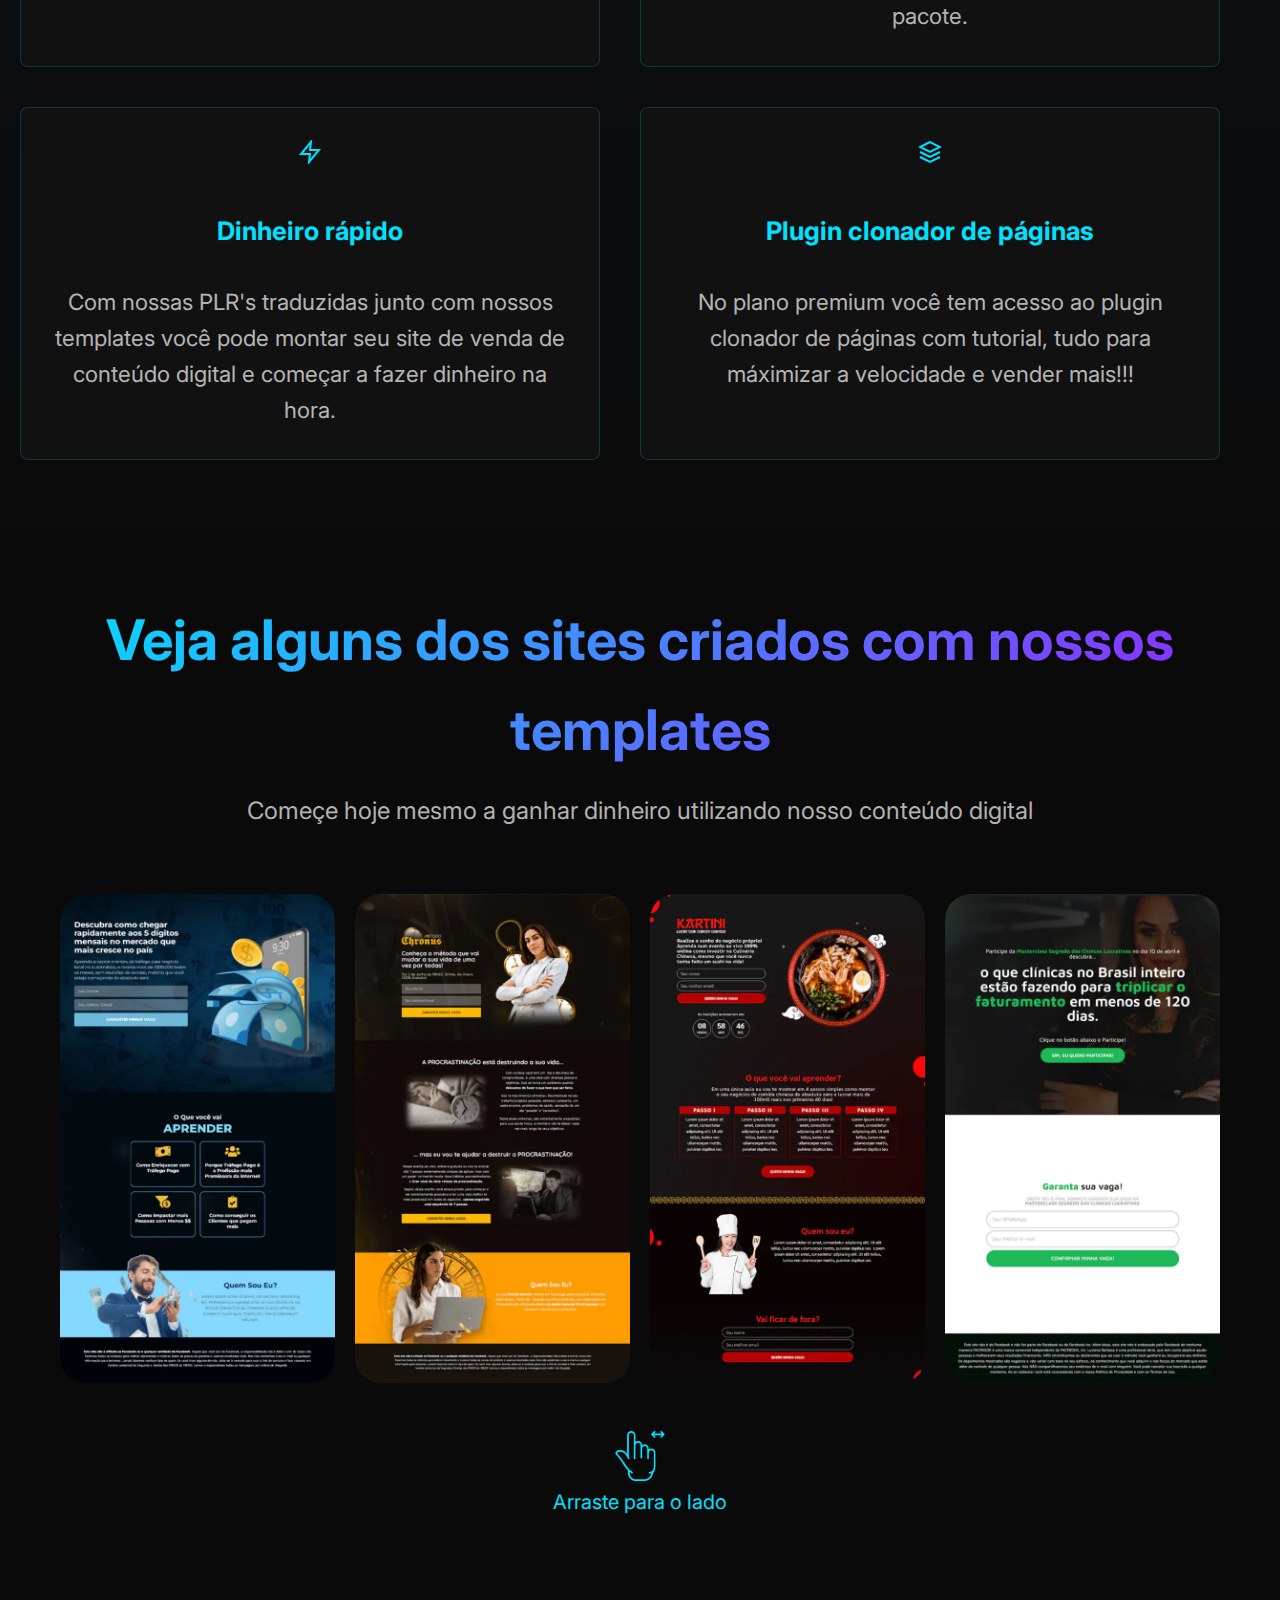
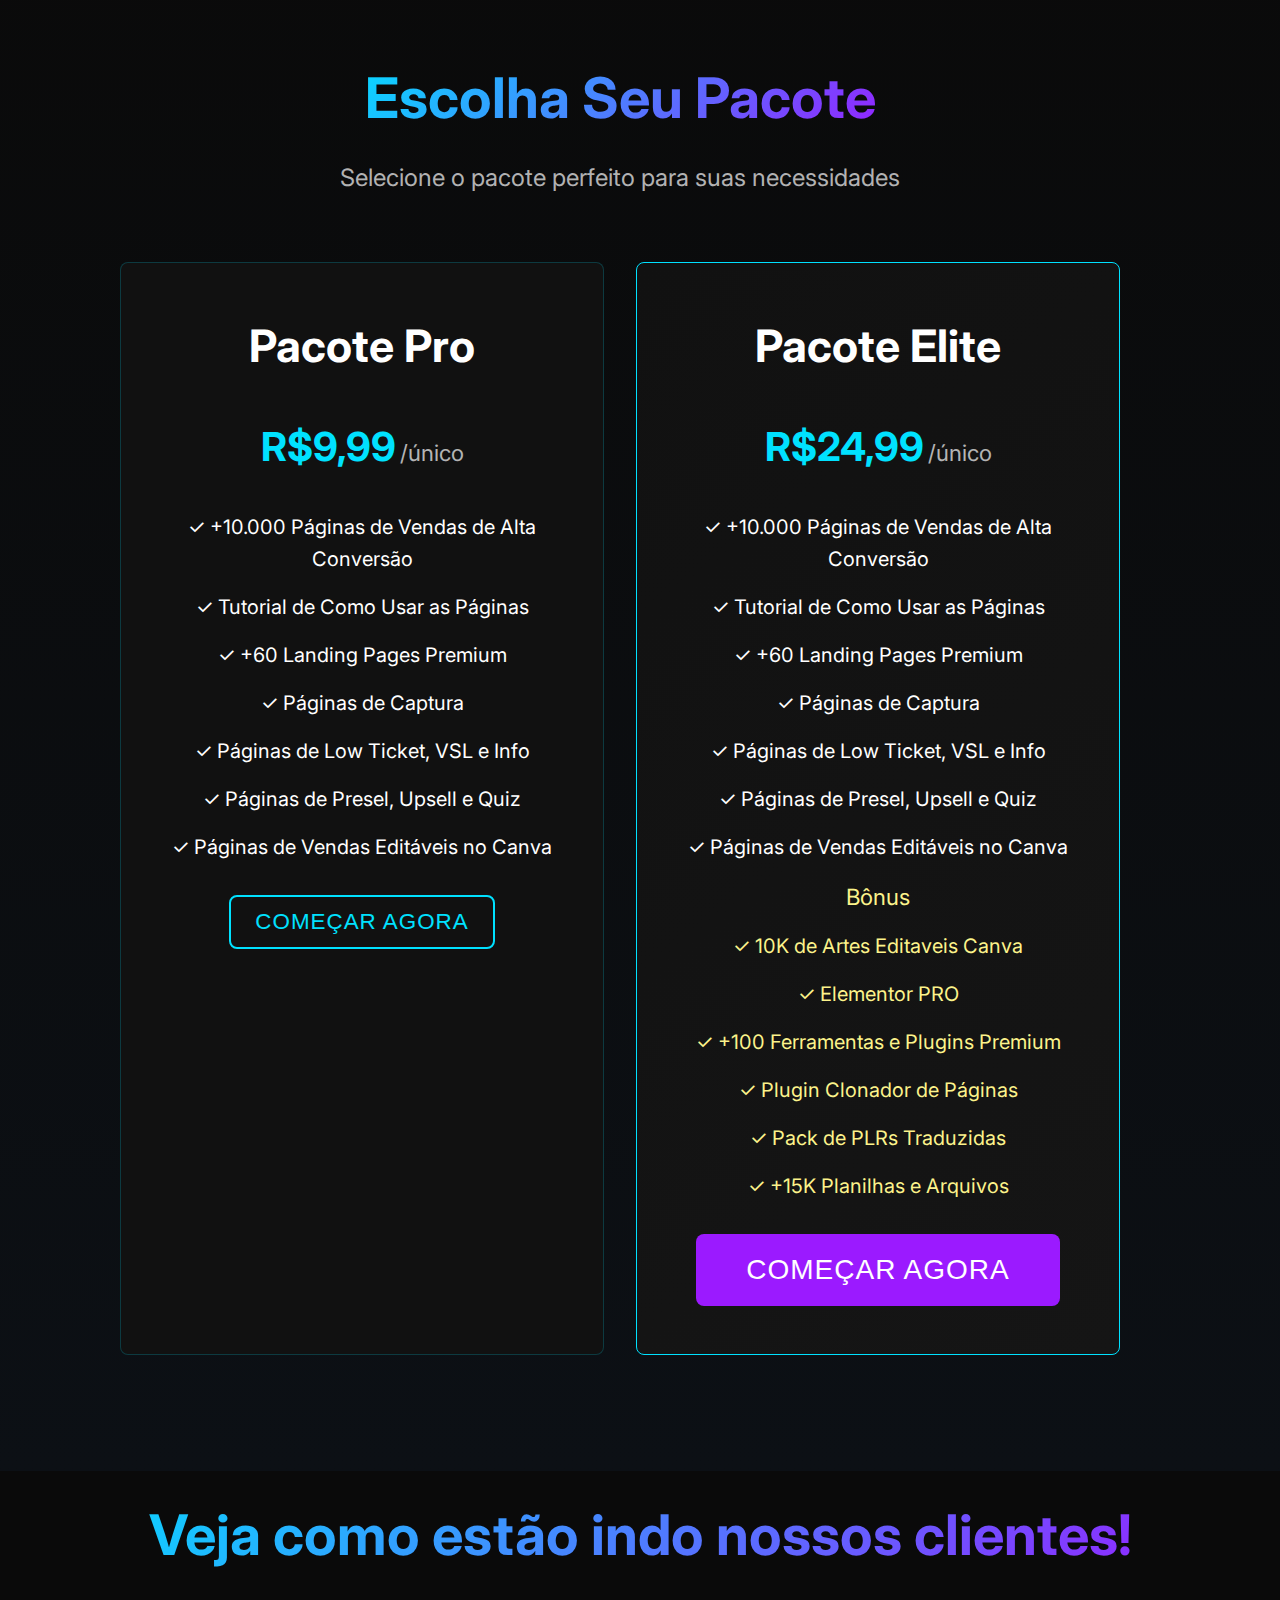
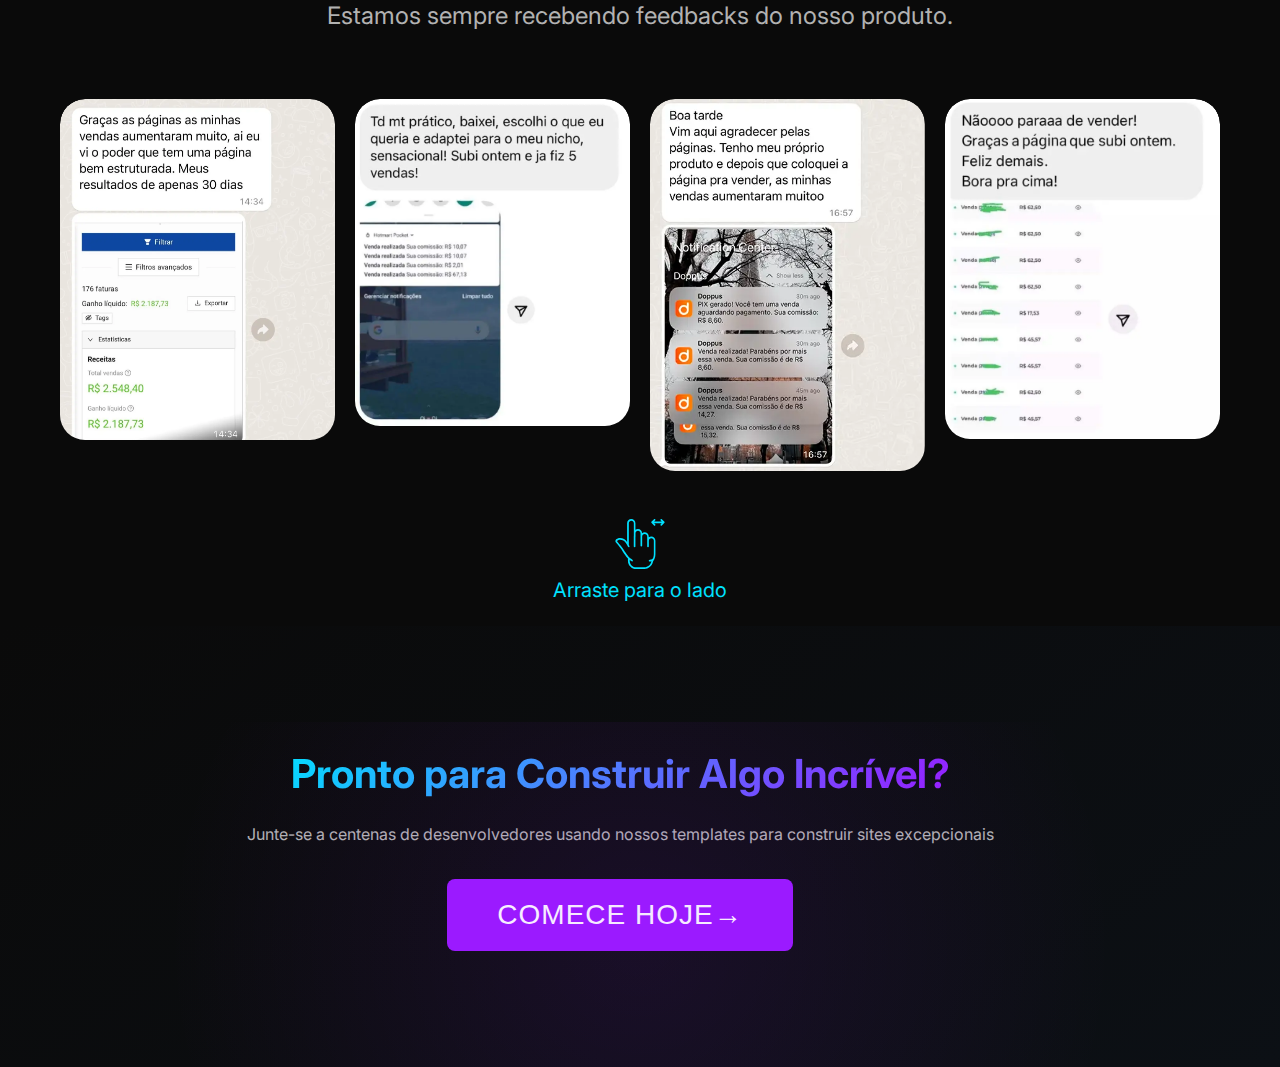
==== commit 09dab118: "v0.4" ====
--- a/src/index.html
+++ b/src/index.html
@@ -8,6 +8,7 @@
     <meta name="author" content="Digital Pro Solutions" />
     <link rel="stylesheet" href="https://fonts.googleapis.com/css2?family=Inter:wght@300;400;500;600;700&display=swap">
     <link rel="stylesheet" href="styles.css">
+    <link rel="stylesheet" href="plugins/swiper-bundle.min.css">
     <link rel="icon" sizes="64x64" href="assets/logo.webp" type="image/png">
   </head>
   <body>
@@ -18,7 +19,7 @@
         </div>
         <div class="container">
             <span class="badge">PACOTE COMPLETO DE RECURSOS PARA VENDAS NO DIGITAL</span>
-            <h1>Ganhe até 10 mil por mês no digital<br>com nosso conteúdo</h1>
+            <h1>Ganhe até 10 mil por mês no digital com nosso conteúdo</h1>
             <p class="hero-description">Templates profissionais de sites WordPress, Elementor PRO, Canva, Pack de PLR's . Tudo que você precisa para <b>ficar rico no meio digital!</b></p>
             <a href="#pricing"><button class="btn btn-primary">Quero adquirir</button></a>
         </div>
@@ -77,16 +78,44 @@
       </div>
     </section>
     <section class="pages-section">
-        <div class="container">
+        <div class="container-cards">
             <div class="section-header">
                 <h2>Veja alguns dos sites criados com nossos templates</h2>
                 <p>Começe hoje mesmo a ganhar dinheiro utilizando nosso conteúdo digital</p>
             </div>
-            <div class="features-grid-pages">
-                <img src="assets/page1.webp" alt="página de exemplo">
-                <img src="assets/page2.webp" alt="página de exemplo">
-                <img src="assets/page3.webp" alt="página de exemplo">
-                <img src="assets/page4.webp" alt="página de exemplo">
+            <div class="slide-container swiper">
+              <div class="slide-content">
+                <div class="card-wrapper swiper-wrapper">
+                  <div class="card swiper-slide">
+                    <img src="assets/page1.webp" alt="página de exemplo">
+                  </div>
+                  <div class="card swiper-slide">
+                    <img src="assets/page2.webp" alt="página de exemplo">
+                  </div>
+                  <div class="card swiper-slide">
+                    <img src="assets/page3.webp" alt="página de exemplo">
+                  </div>
+                  <div class="card swiper-slide">
+                    <img src="assets/page4.webp" alt="página de exemplo">
+                  </div>
+                  <div class="card swiper-slide">
+                    <img src="assets/page5.webp" alt="página de exemplo">
+                  </div>
+                  <div class="card swiper-slide">
+                    <img src="assets/page6.webp" alt="página de exemplo">
+                  </div>
+                  <div class="card swiper-slide">
+                    <img src="assets/page7.webp" alt="página de exemplo">
+                  </div>
+                  <div class="card swiper-slide">
+                    <img src="assets/page8.webp" alt="página de exemplo">
+                  </div>
+                </div>
+              </div>
+              <div class="specification-wrap">
+                <img src="assets/swipe-hand.svg" width="50px" alt="Ícone para deslizar a tela">
+                <p style="font-size: 20px; margin-top: 5px;">Arraste para o lado</p>
+              </div>
             </div>
         </div>
     </section>
@@ -143,6 +172,39 @@
         </div>
       </div>
     </section>
+    <section class="feedbacks-section">
+      <div class="container-cards">
+          <div class="section-header">
+              <h2>Veja como estão indo nossos clientes!</h2>
+              <p>Estamos sempre recebendo feedbacks do nosso produto.</p>
+          </div>
+          <div class="slide-container swiper">
+            <div class="slide-content">
+              <div class="card-wrapper swiper-wrapper">
+                <div class="card swiper-slide">
+                  <img src="assets/depoimento1.webp" alt="página de exemplo">
+                </div>
+                <div class="card swiper-slide">
+                  <img src="assets/depoimento2.webp" alt="página de exemplo">
+                </div>
+                <div class="card swiper-slide">
+                  <img src="assets/depoimento3.webp" alt="página de exemplo">
+                </div>
+                <div class="card swiper-slide">
+                  <img src="assets/depoimento4.webp" alt="página de exemplo">
+                </div>
+                <div class="card swiper-slide">
+                  <img src="assets/depoimento5.webp" alt="página de exemplo">
+                </div>
+              </div>
+            </div>
+            <div class="specification-wrap">
+              <img src="assets/swipe-hand.svg" width="50px" alt="Ícone para deslizar a tela">
+              <p style="font-size: 20px; margin-top: 5px;">Arraste para o lado</p>
+            </div>
+          </div>
+      </div>
+  </section>
 
     <!-- CTA Section -->
     <section class="cta">
@@ -152,9 +214,7 @@
         <button class="btn btn-primary">Comece Hoje <span class="arrow">→</span></button>
       </div>
     </section>
-
-    <!-- Add Lovable script tag before the main application script -->
-    <script src="https://cdn.gpteng.co/gptengineer.js" type="module"></script>
-    <script src="script.js"></script>
   </body>
+  <script src="plugins/swiper-bundle.min.js"></script>
+  <script src="script.js"></script>
 </html>--- a/src/styles.css
+++ b/src/styles.css
@@ -106,6 +106,7 @@
   margin-bottom: 1.5rem;
   max-width: 900px;
   background: var(--gradient);
+  background-clip: inherit;
   -webkit-background-clip: text;
   -webkit-text-fill-color: transparent;
 }
@@ -191,6 +192,7 @@
   font-size: 3.5rem;
   margin-bottom: 1rem;
   background: var(--gradient);
+  background-clip: inherit;
   -webkit-background-clip: text;
   -webkit-text-fill-color: transparent;
 }
@@ -218,24 +220,6 @@
   transition: all 0.3s ease;
 }
 
-.features-grid-pages{
-  display: flex;
-  flex-wrap: wrap;
-  justify-content: center;
-  gap: 10px;
-}
-
-.features-grid-pages img {
-  width: 100%;
-  max-width: 450px;
-  height: auto;
-  flex: 1 1 150px; /* Faz com que as imagens sejam responsivas e se ajustem ao espaço disponível */
-}
-
-.features-grid-pages img:hover {
-  transform: translateY(-5px);
-}
-
 .feature-card:hover {
   transform: translateY(-5px);
   box-shadow: var(--shadow);
@@ -260,8 +244,63 @@
   color: var(--text-light);
 }
 
-@media (max-width: 1300px) {
-  
+/* Portfólio Section, Feedbacks Section */
+
+.container-cards{
+  margin: 20px;
+}
+
+.card {
+  border-radius: 25px;
+  display: flex;
+  justify-content: center;
+  align-items: center;
+  overflow: hidden;
+  width: 100%;
+  height: 100%;
+}
+
+.slide-container {
+  width: 100%;
+  padding: 40px 0;
+}
+
+.slide-content {
+  margin: 0 40px;
+  overflow: hidden;
+  border-radius: 25px;
+}
+
+.swiper-slide {
+  display: flex;
+  justify-content: center;
+  align-items: center;
+  width: 100%;
+  height: 300px; /* Ajuste conforme necessário */
+}
+
+.card img {
+  width: 100%;
+  height: 100%;
+  object-fit: cover; /* Isso fará com que a imagem preencha o card corretamente */
+  border-radius: 25px;
+}
+
+.card-content {
+  padding: 10px 14px;
+}
+
+.swiper-pagination {
+  color: #fff;
+}
+
+.specification-wrap {
+  display: flex;
+  flex-direction: column;
+  color: #00e1ff;
+  align-items: center;
+  justify-content: center;
+  margin-top: 40px;
 }
 
 /* Pricing Section */
@@ -348,6 +387,7 @@
   font-size: 2.5rem;
   margin-bottom: 1rem;
   background: var(--gradient);
+  background-clip: inherit;
   -webkit-background-clip: text;
   -webkit-text-fill-color: transparent;
 }
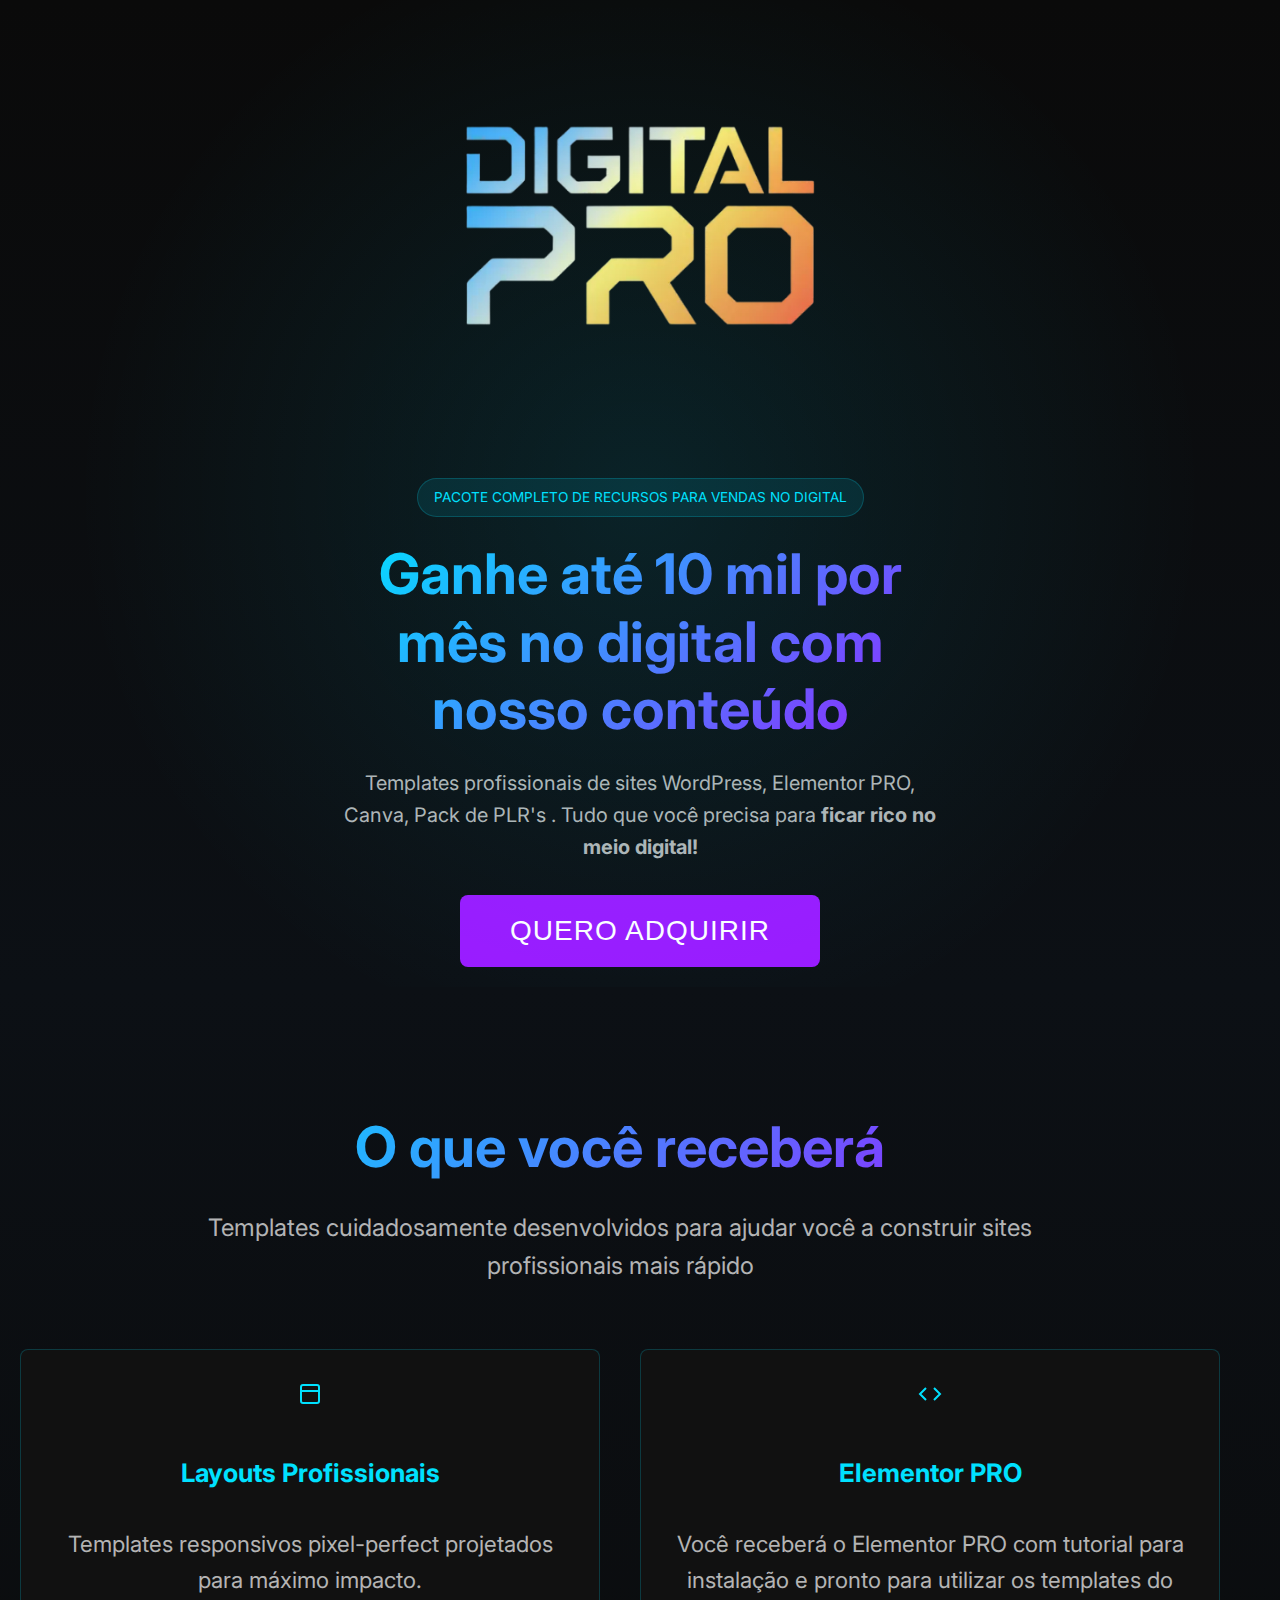
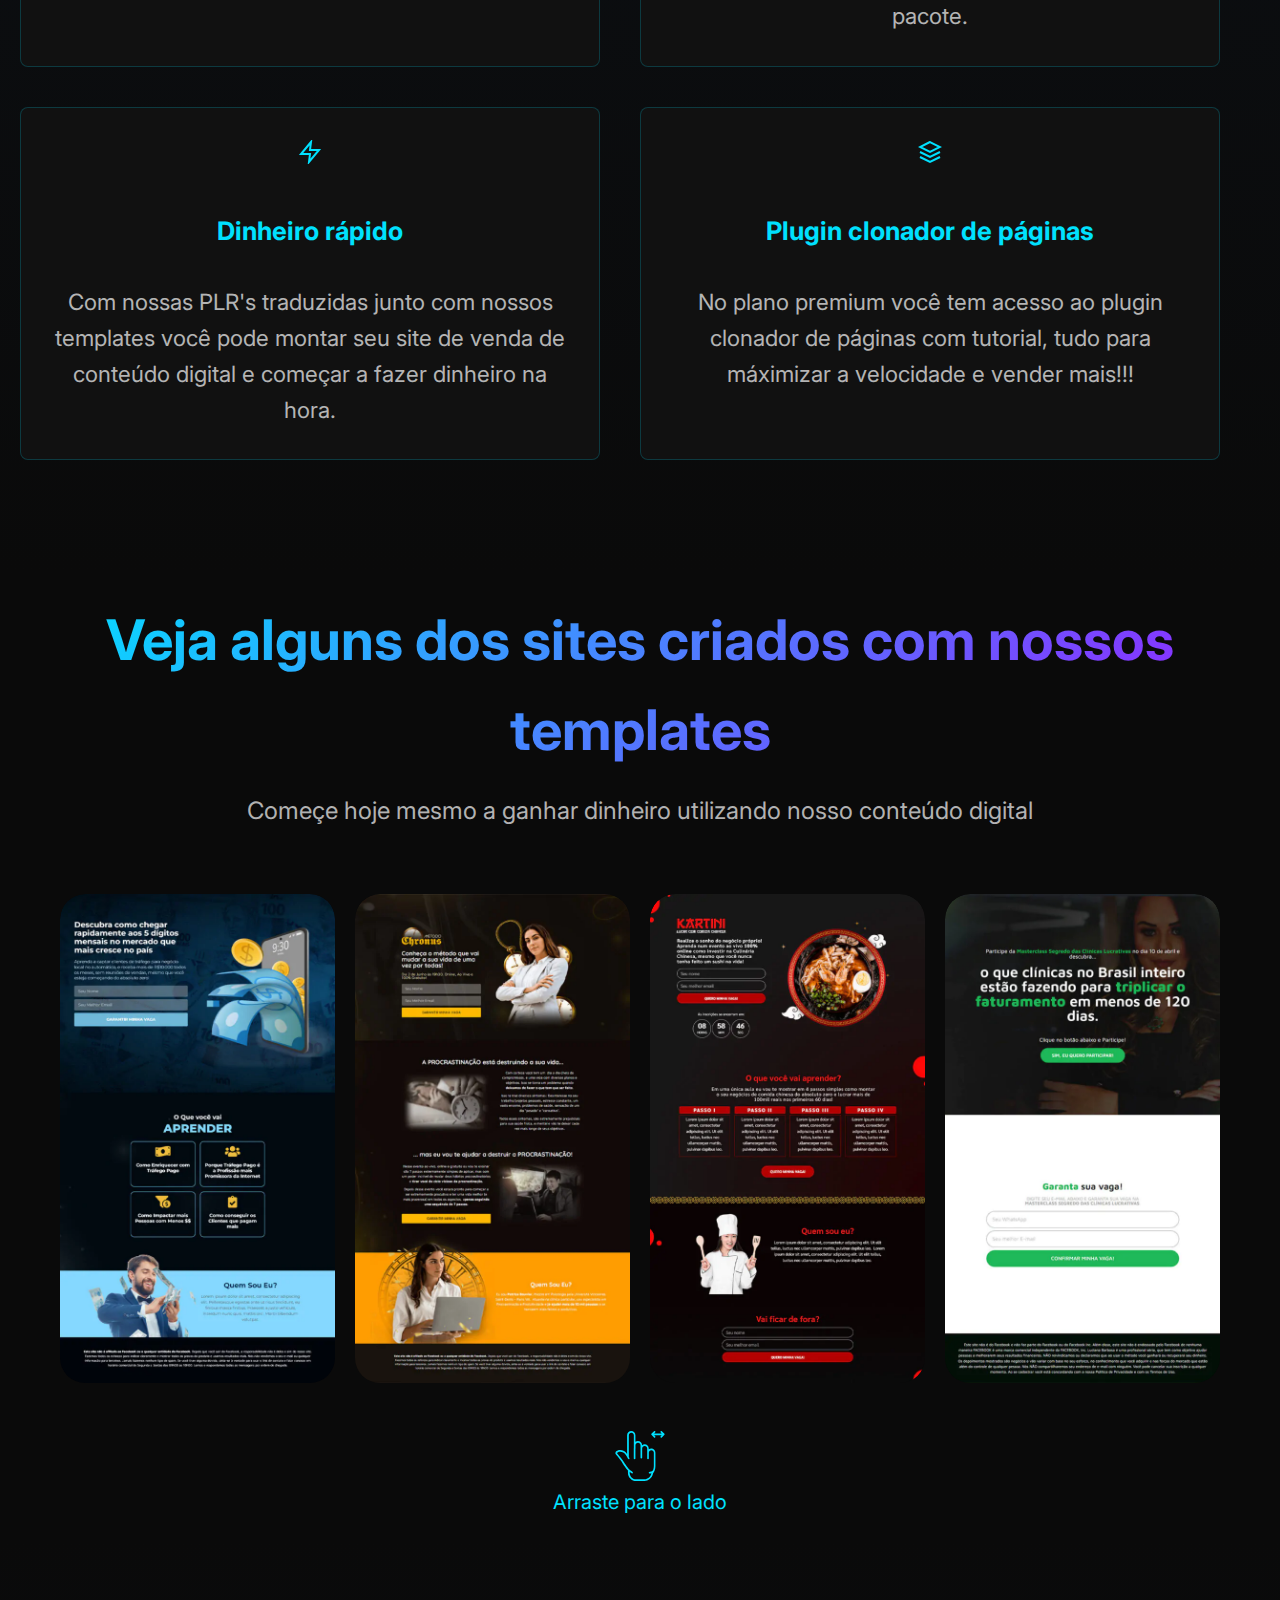
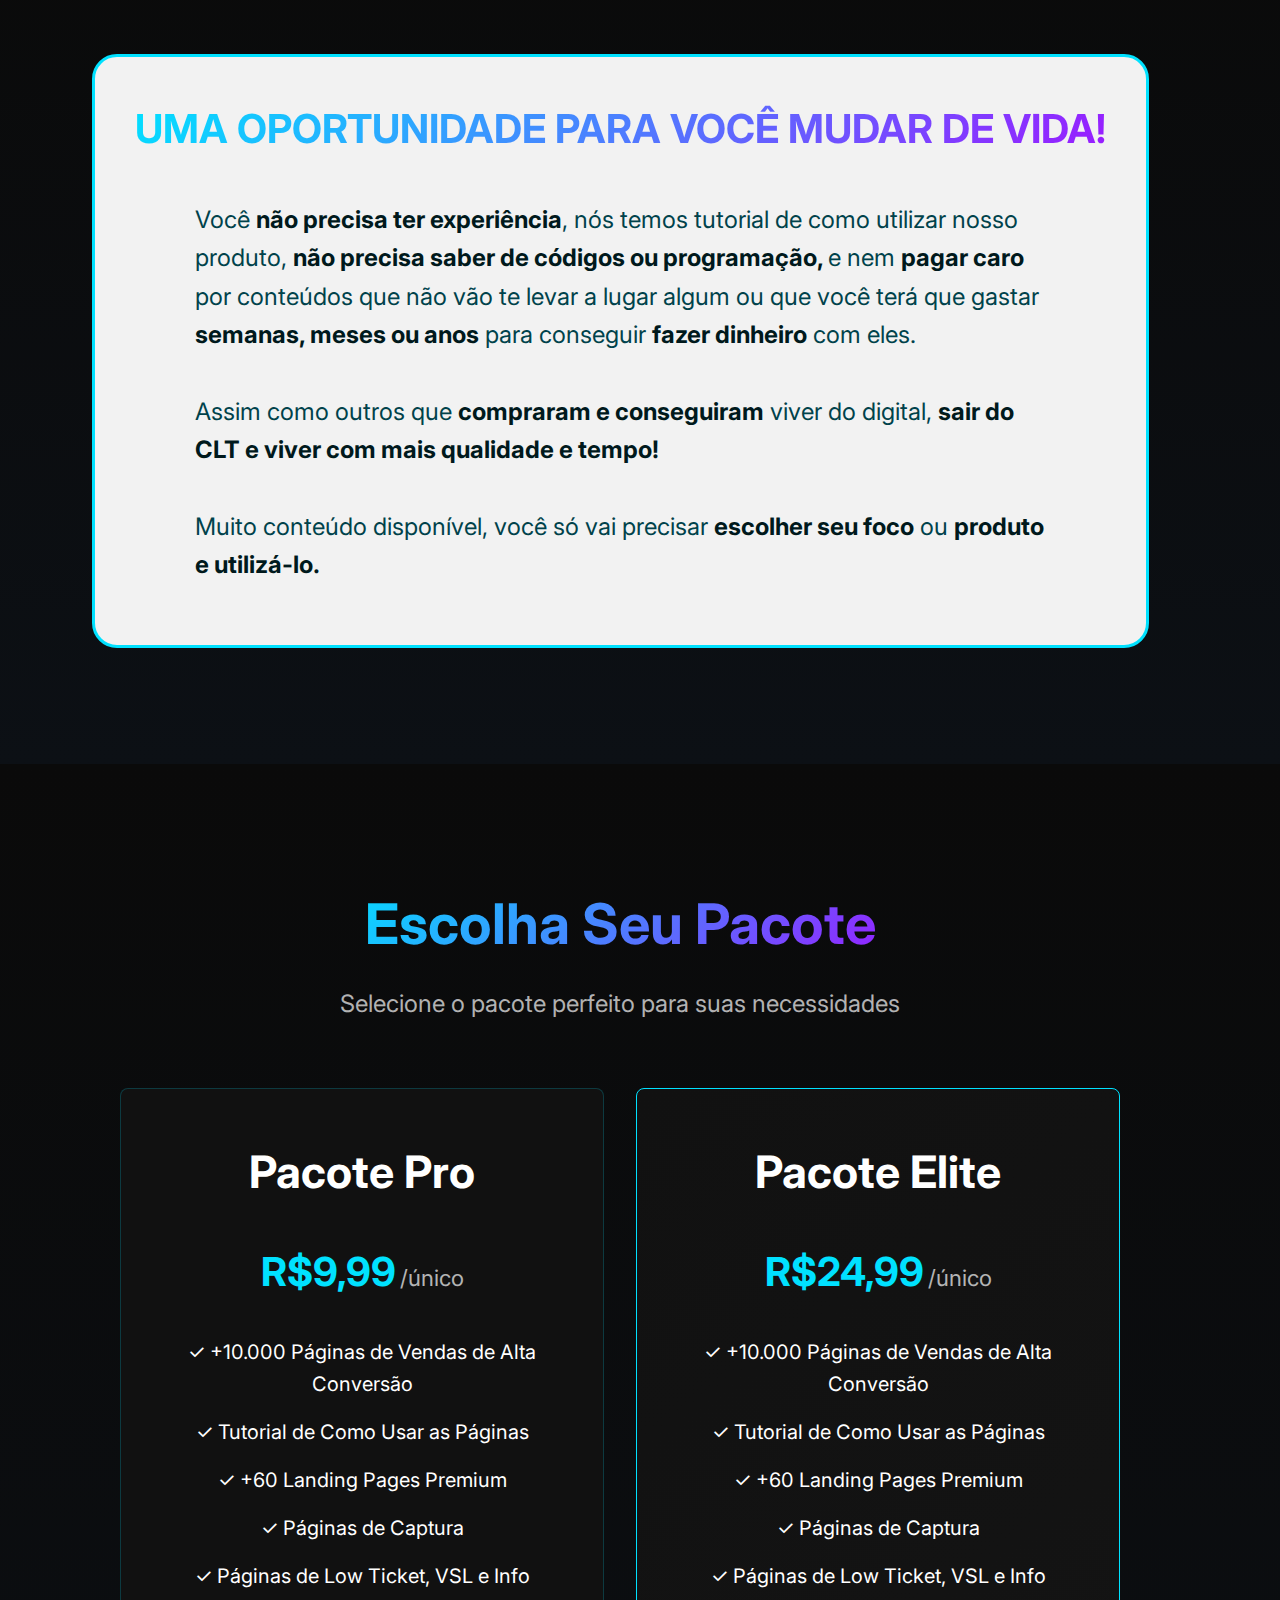
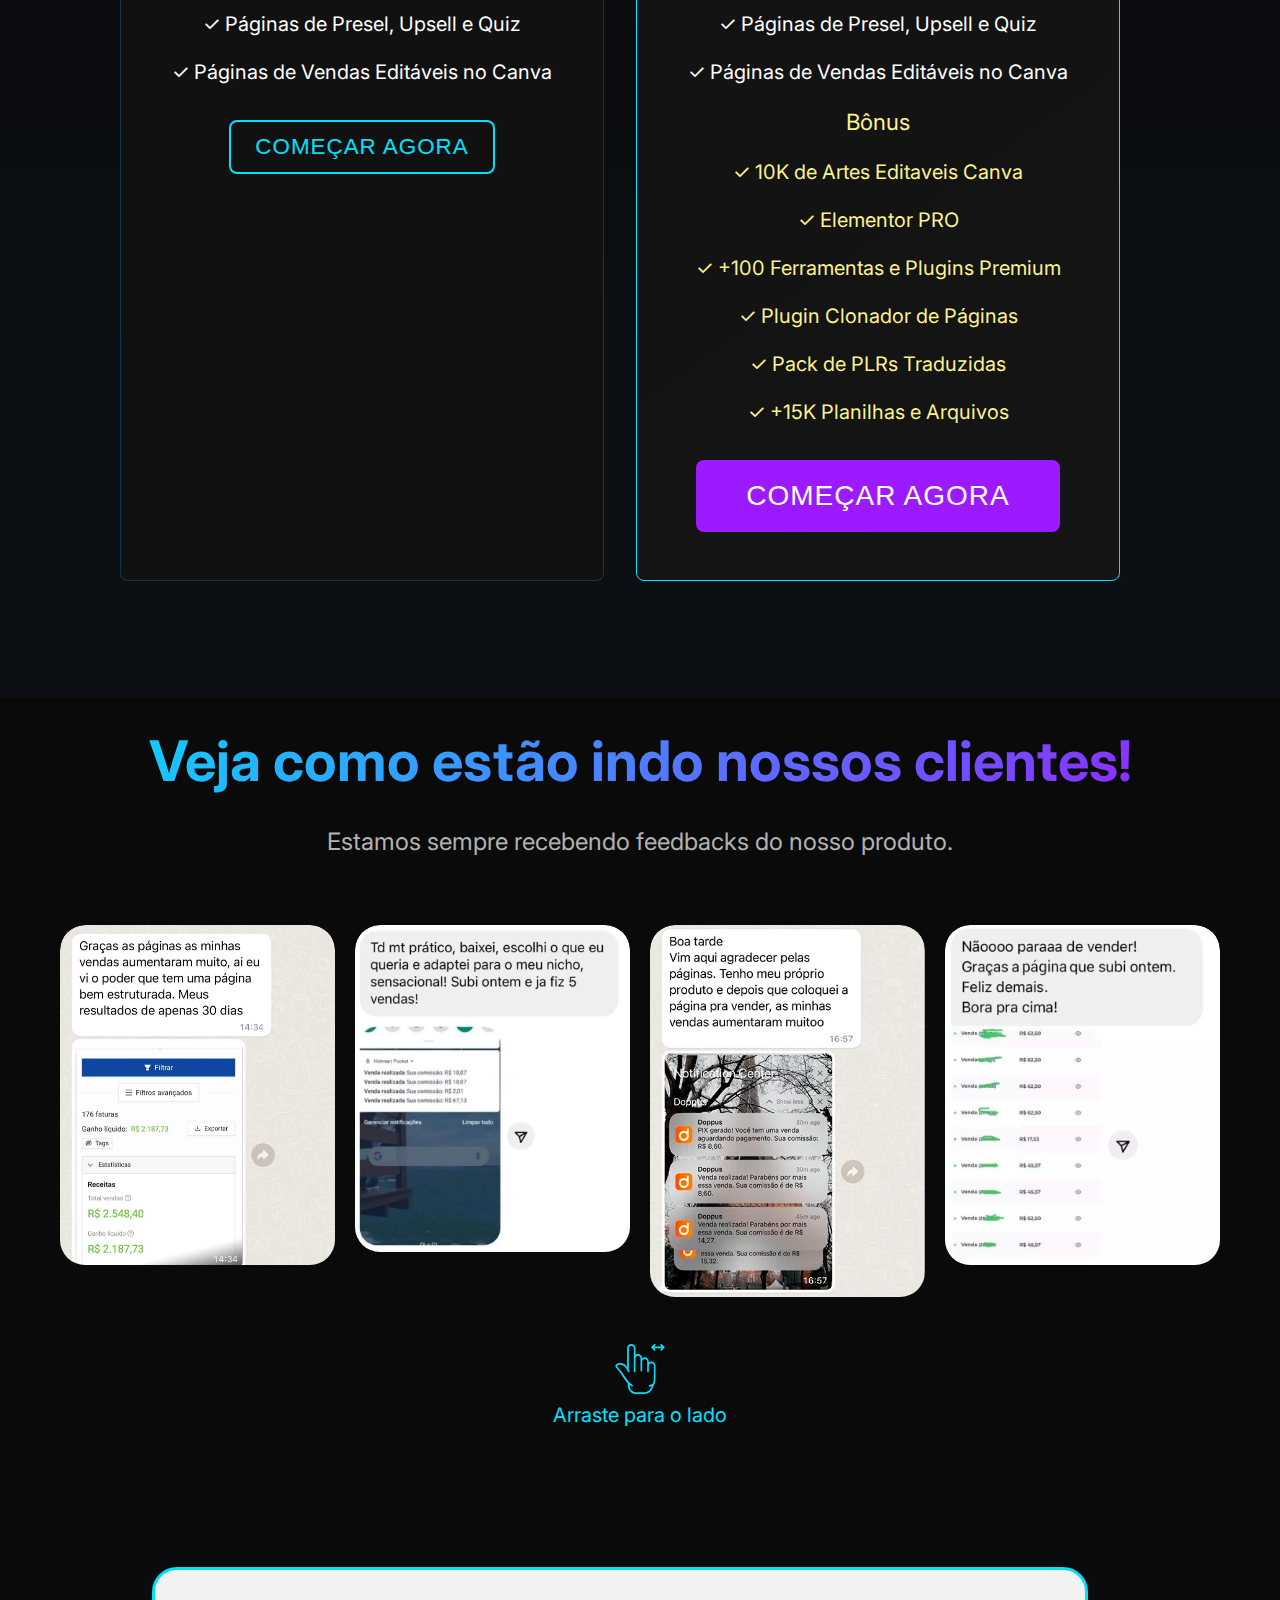
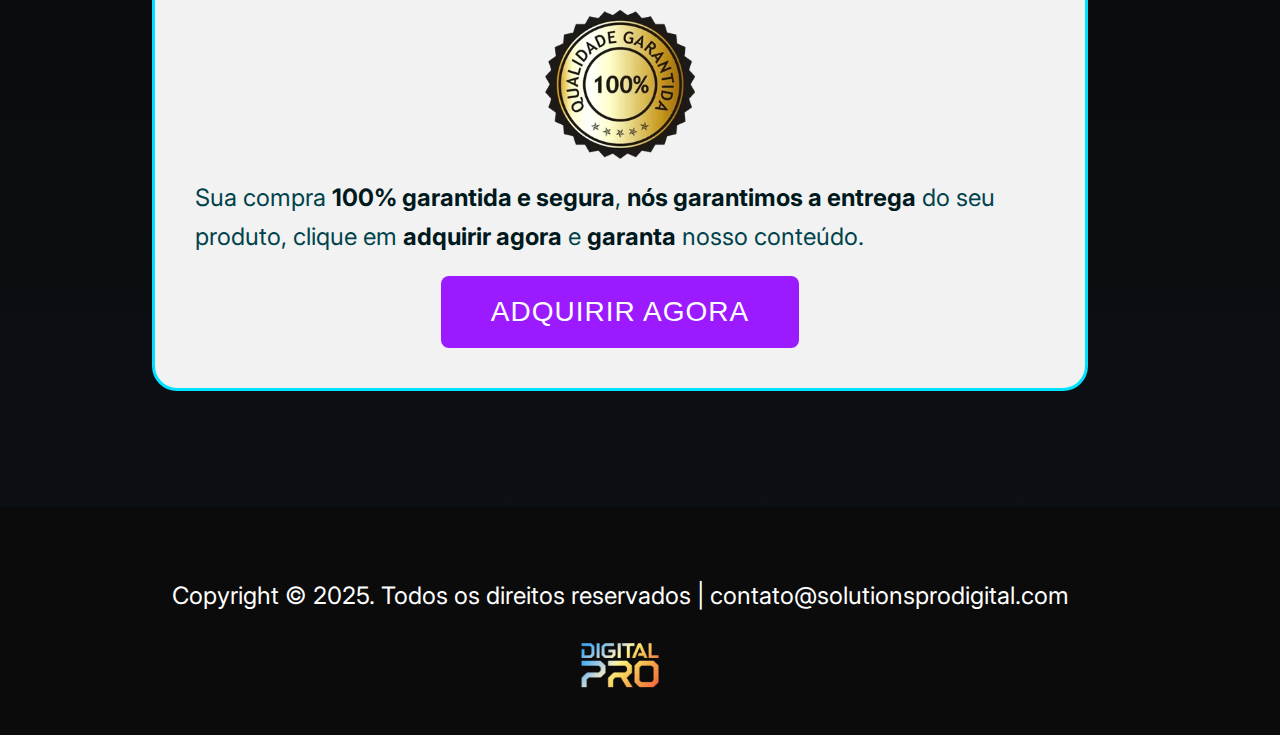
==== commit 6ca2ecb6: "v0.8" ====
--- a/src/index.html
+++ b/src/index.html
@@ -77,6 +77,9 @@
         </div>
       </div>
     </section>
+
+    <!-- Portfólio Section -->
+
     <section class="pages-section">
         <div class="container-cards">
             <div class="section-header">
@@ -118,6 +121,18 @@
               </div>
             </div>
         </div>
+    </section>
+
+    <!-- Oportunity Section -->
+    <section class="oportunity">
+      <div class="container">
+        <div class="op-box">
+          <h2 class="op-title">UMA OPORTUNIDADE PARA VOCÊ MUDAR DE VIDA!</h2>
+          <p class="op-description">Você <b>não precisa ter experiência</b>, nós temos tutorial de como utilizar nosso produto, <b>
+          não precisa saber de códigos ou programação, </b> e nem <b>pagar caro</b> por conteúdos que não vão te levar a lugar algum ou que você terá que gastar <b>semanas, meses ou anos</b> para conseguir <b>fazer dinheiro</b> com eles.<br><br> Assim como outros que <b>compraram e conseguiram</b> viver do digital, <b>sair do CLT e viver com mais qualidade e tempo!</b><br><br>
+          Muito conteúdo disponível, você só vai precisar <b>escolher seu foco</b> ou <b>produto e utilizá-lo.</b></p>
+        </div>
+      </div>
     </section>
 
     <!-- Pricing Section -->
@@ -143,7 +158,7 @@
               <li>✓ Páginas de Presel, Upsell e Quiz</li>
               <li>✓ Páginas de Vendas Editáveis no Canva</li>
             </ul>
-            <button class="btn btn-outline">Começar Agora</button>
+            <a href="./promo.html"><button class="btn btn-outline">Começar Agora</button></a>
           </div>
           <div class="pricing-card featured">
             <h3>Pacote Elite</h3>
@@ -172,6 +187,9 @@
         </div>
       </div>
     </section>
+
+    <!-- Feedbacks Section -->
+
     <section class="feedbacks-section">
       <div class="container-cards">
           <div class="section-header">
@@ -204,16 +222,24 @@
             </div>
           </div>
       </div>
-  </section>
-
-    <!-- CTA Section -->
-    <section class="cta">
-      <div class="container">
-        <h2>Pronto para Construir Algo Incrível?</h2>
-        <p>Junte-se a centenas de desenvolvedores usando nossos templates para construir sites excepcionais</p>
-        <button class="btn btn-primary">Comece Hoje <span class="arrow">→</span></button>
-      </div>
-    </section>
+    </section>
+    <section class="quality-guarantee">
+      <div class="container">
+        <div class="qg-box">
+          <img src="assets/selo-de-qualidade-garantida.webp" width="150px" alt="Selo de qualidade">
+          <p class="qg-description">Sua compra <b>100% garantida e segura</b>, <b>nós garantimos a entrega</b> do seu produto, clique em <b>adquirir agora</b> e <b>garanta</b> nosso conteúdo.</p>
+          <a href="#pricing"><button class="btn btn-primary">Adquirir agora</button></a>
+        </div>
+      </div>
+    </section>
+    <footer>
+      <div class="container" style="margin-bottom: 0px;">
+        <div class="footer-content">
+          <p>Copyright &copy; 2025. Todos os direitos reservados | contato@solutionsprodigital.com</p>
+          <img src="assets/logo.webp" width="100px" alt="Logo da empresa">
+        </div>
+      </div>
+    </footer>
   </body>
   <script src="plugins/swiper-bundle.min.js"></script>
   <script src="script.js"></script>
--- a/src/styles.css
+++ b/src/styles.css
@@ -6,6 +6,8 @@
   --text: #ffffff;
   --text-light: rgba(255, 255, 255, 0.7);
   --border-color: rgba(0, 225, 255, 0.2);
+  --text-dark: rgb(0, 66, 75);
+  --text-darker: rgb(0, 25, 28);
   --radius: 8px;
   --shadow: 0 12px 20px rgba(0, 225, 255, 0.15);
   --gradient: linear-gradient(135deg, #00e1ff, #9b1aff);
@@ -127,7 +129,7 @@
   margin-left: 100px;
 }
 
-@media (max-width: 1600px) {
+@media (max-width: 1800px) {
   .hero h1 {
     font-size: 3.5rem;
     max-width: 600px;
@@ -366,35 +368,83 @@
   font-size: 1.25rem;
 }
 
-/* CTA Section */
-.cta {
+.oportunity {
   padding: 6rem 0;
-  background: linear-gradient(145deg, var(--bg-dark), #0c1015);
-  position: relative;
-  overflow: hidden;
-}
-
-.cta::before {
-  content: '';
-  position: absolute;
-  width: 100%;
-  height: 100%;
-  background: radial-gradient(circle at center, rgba(155, 26, 255, 0.1) 0%, transparent 70%);
-  pointer-events: none;
-}
-
-.cta h2 {
+  background: linear-gradient(to bottom, var(--bg-dark), #0c1015);
+}
+
+.op-box {
+  background-color: #f2f2f2;
+  border-radius: 25px;
+  padding: 40px;
+  border: 3px solid var(--primary);
+  display: flex;
+  flex-direction: column;
+  justify-content: center;
+  align-items: center;
+}
+
+.op-title {
   font-size: 2.5rem;
-  margin-bottom: 1rem;
   background: var(--gradient);
   background-clip: inherit;
+  margin-bottom: 20px;
   -webkit-background-clip: text;
   -webkit-text-fill-color: transparent;
 }
 
-.cta p {
-  margin-bottom: 2rem;
-  color: var(--text-light);
+.op-description {
+  color: var(--text-dark);
+  max-width: 850px;
+  margin: 20px 0px;
+  font-size: 1.5rem;
+}
+.op-description b{
+  color: var(--text-darker);
+}
+
+.quality-guarantee {
+  padding: 6rem 0;
+  background: linear-gradient(to bottom, var(--bg-dark), #0c1015);
+}
+
+.qg-box {
+  background-color: #f2f2f2;
+  border-radius: 25px;
+  padding: 40px;
+  border: 3px solid var(--primary);
+  display: flex;
+  flex-direction: column;
+  justify-content: center;
+  align-items: center;
+}
+
+.qg-description {
+  color: var(--text-dark);
+  max-width: 850px;
+  margin: 20px 0px;
+  font-size: 1.5rem;
+}
+
+.qg-description b{
+  color: var(--text-darker);
+}
+
+footer {
+  background-color: #0b0b0b;
+  margin: 30px 0px 0px 0px;
+}
+
+.footer-content {
+  padding: 40px 20px 20px 20px;
+  display: flex;
+  flex-direction: column;
+  justify-content: center;
+  align-items: center;
+}
+
+.footer-content p{
+  font-size: 1.5em;
 }
 
 /* Responsive Design */
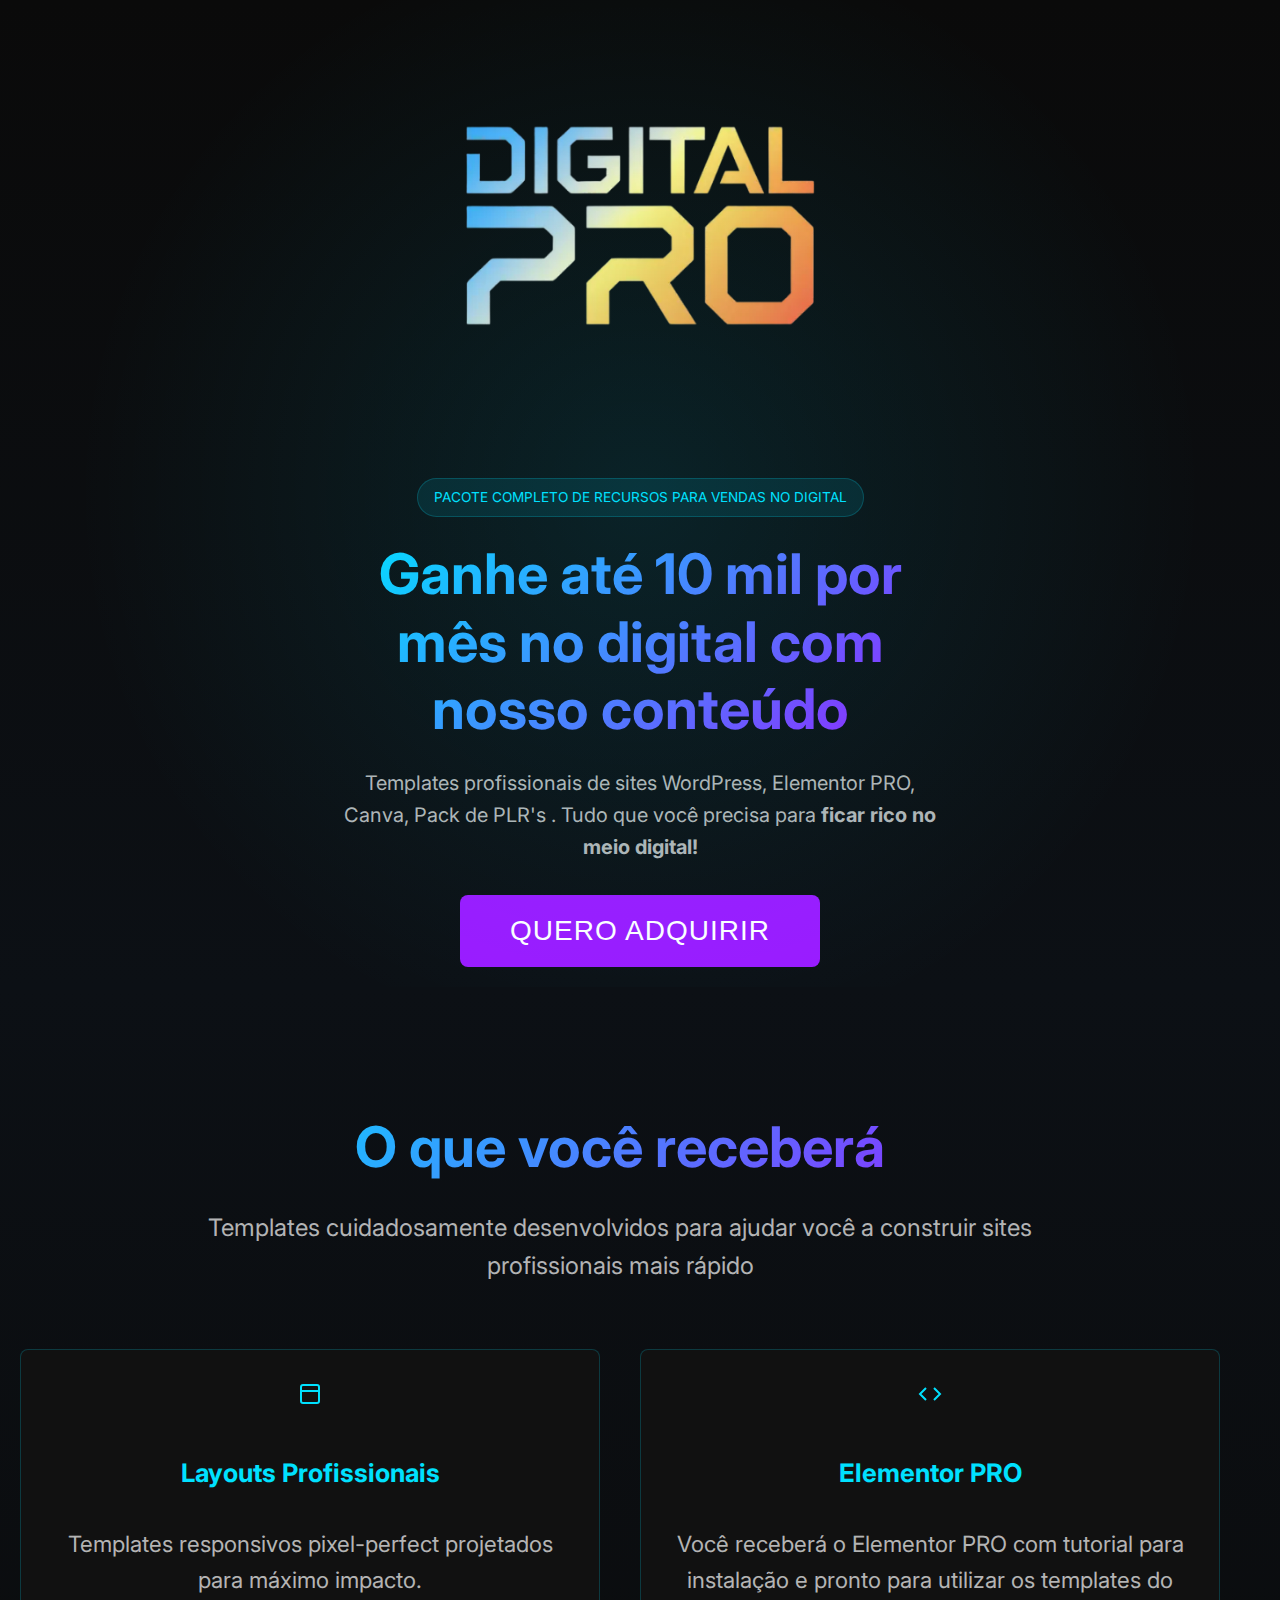
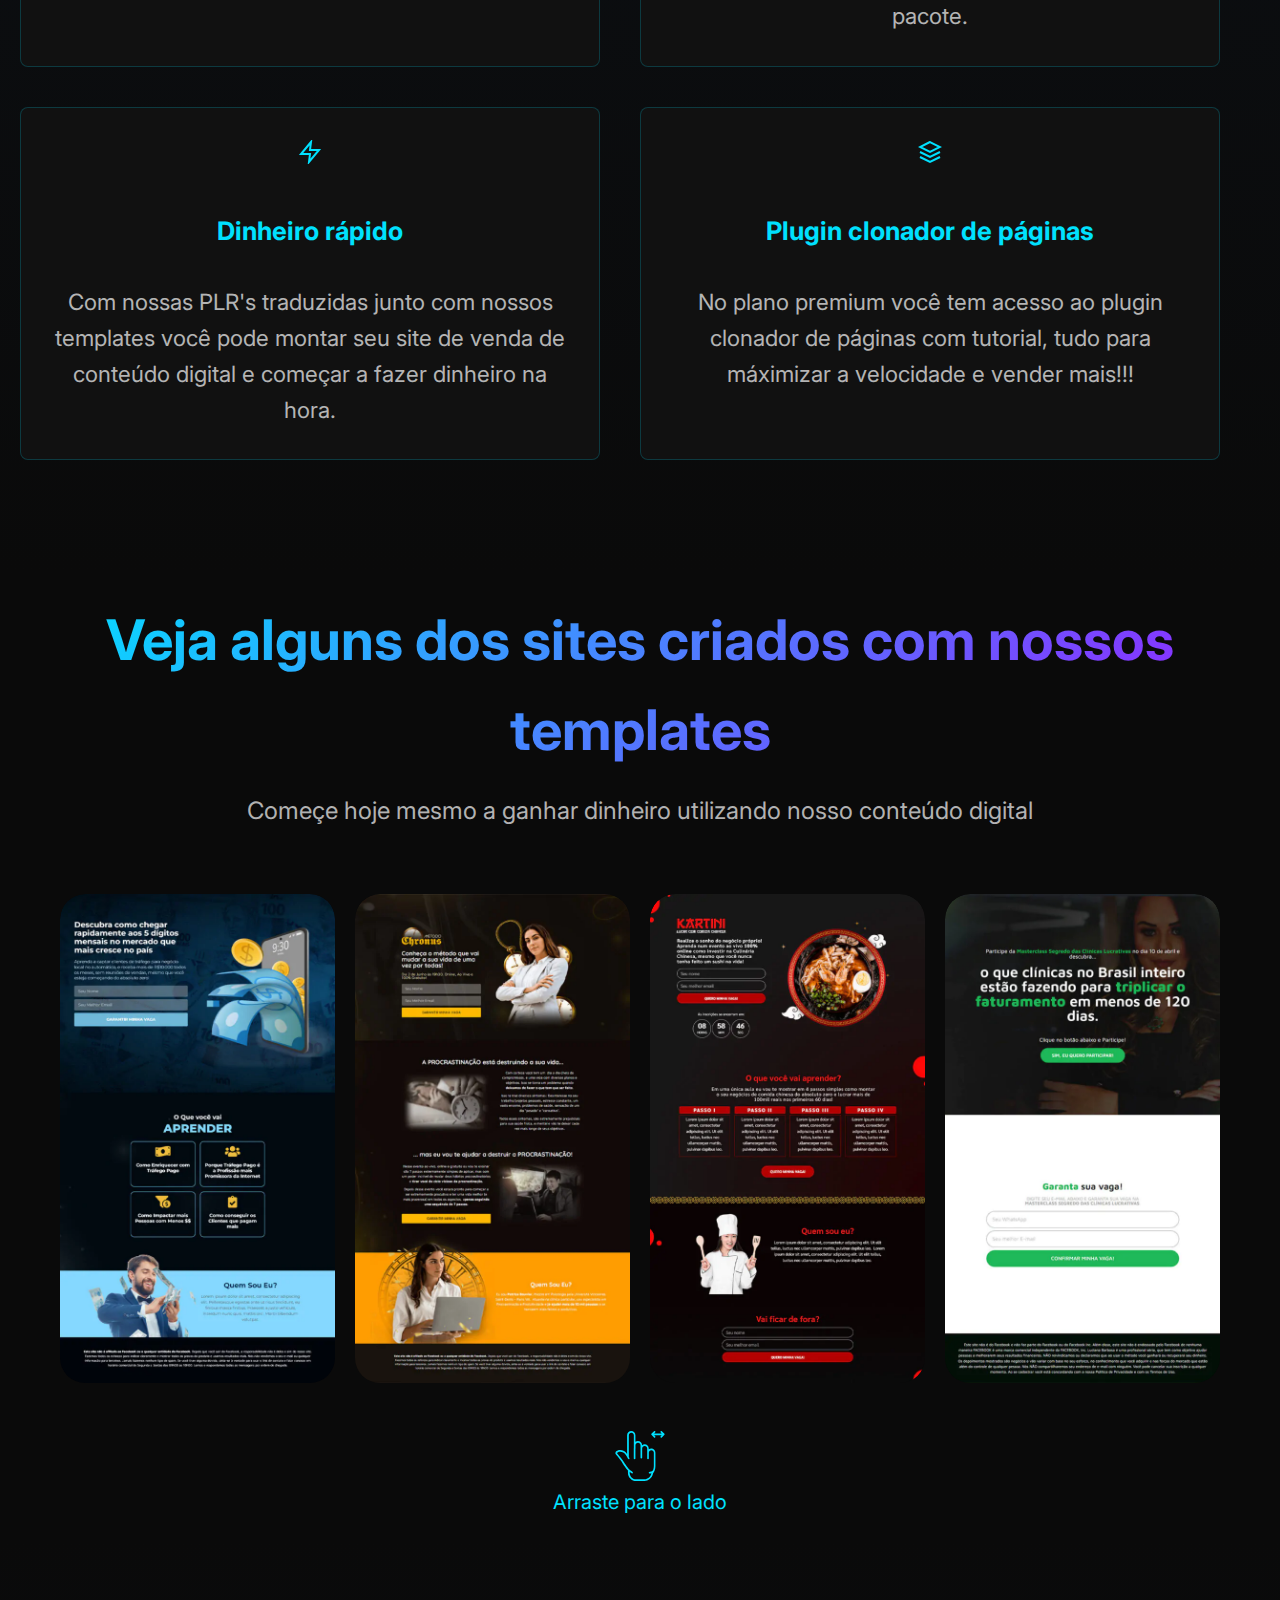
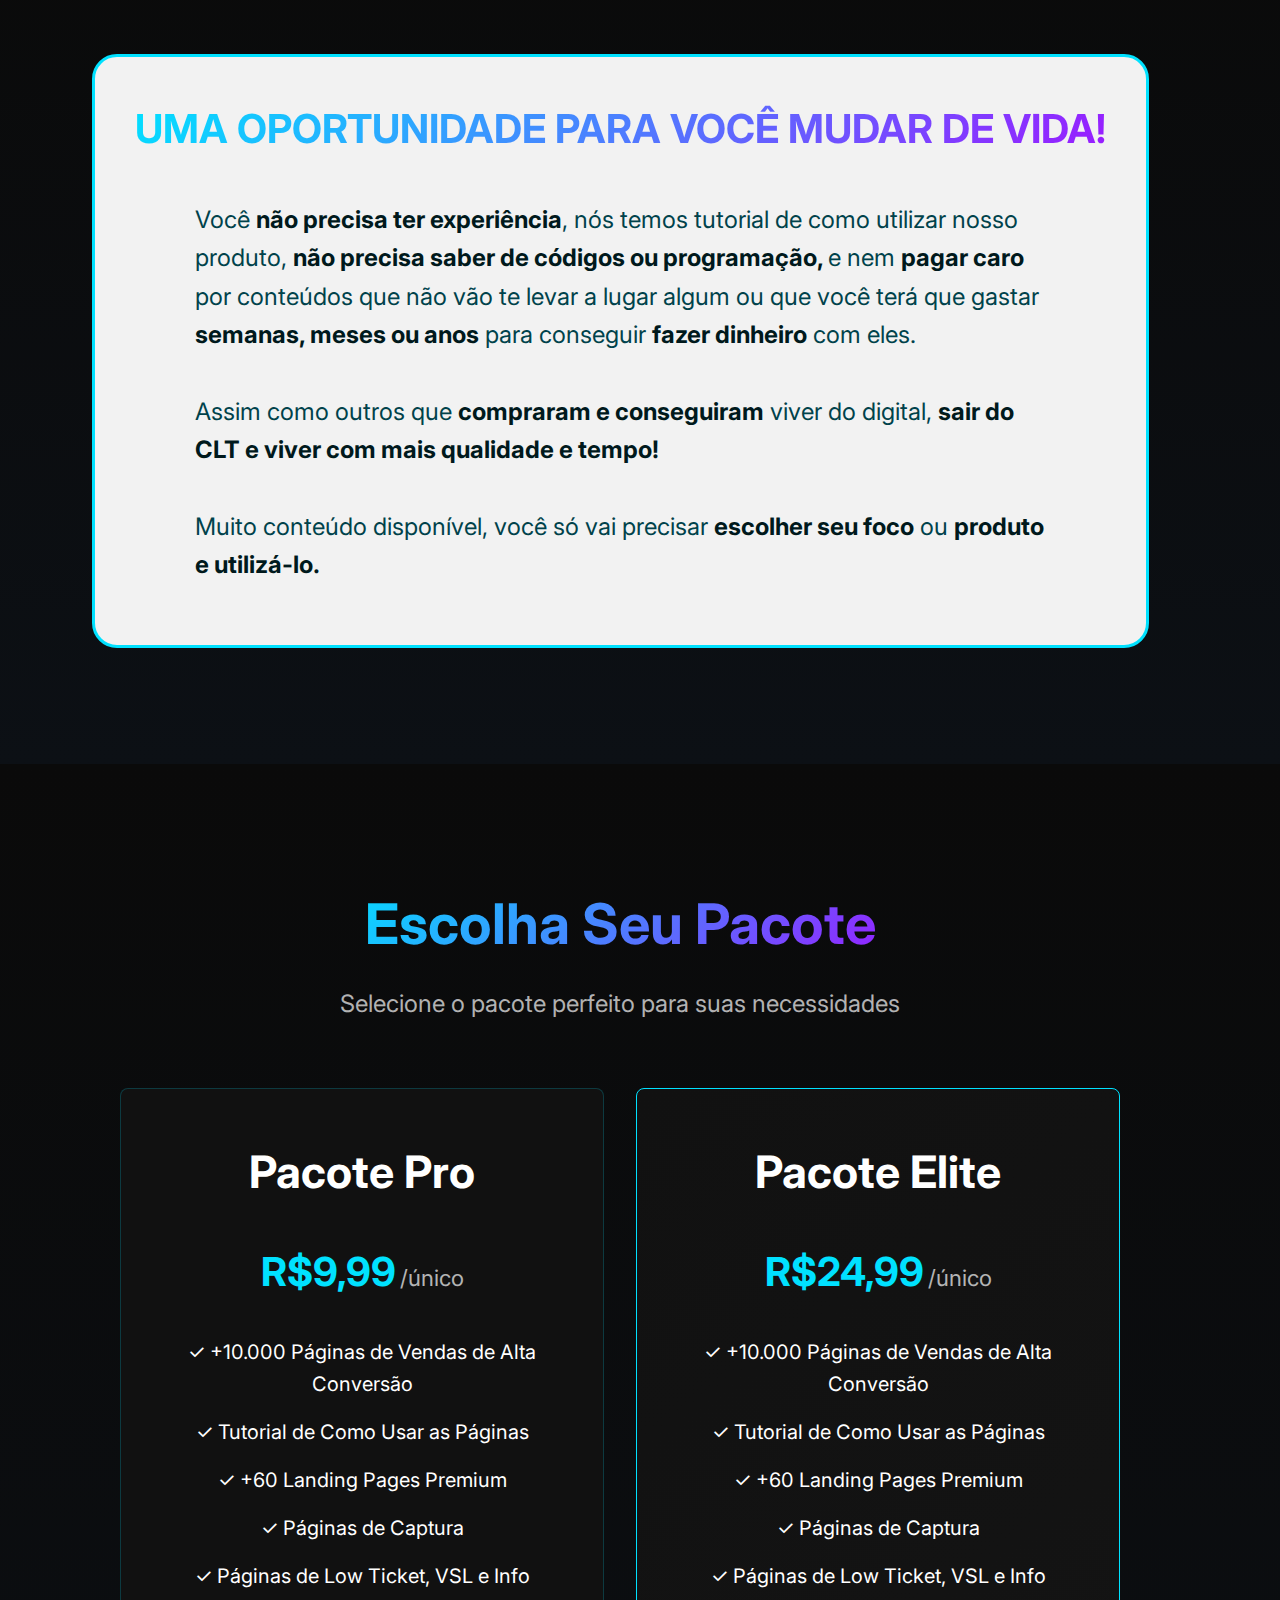
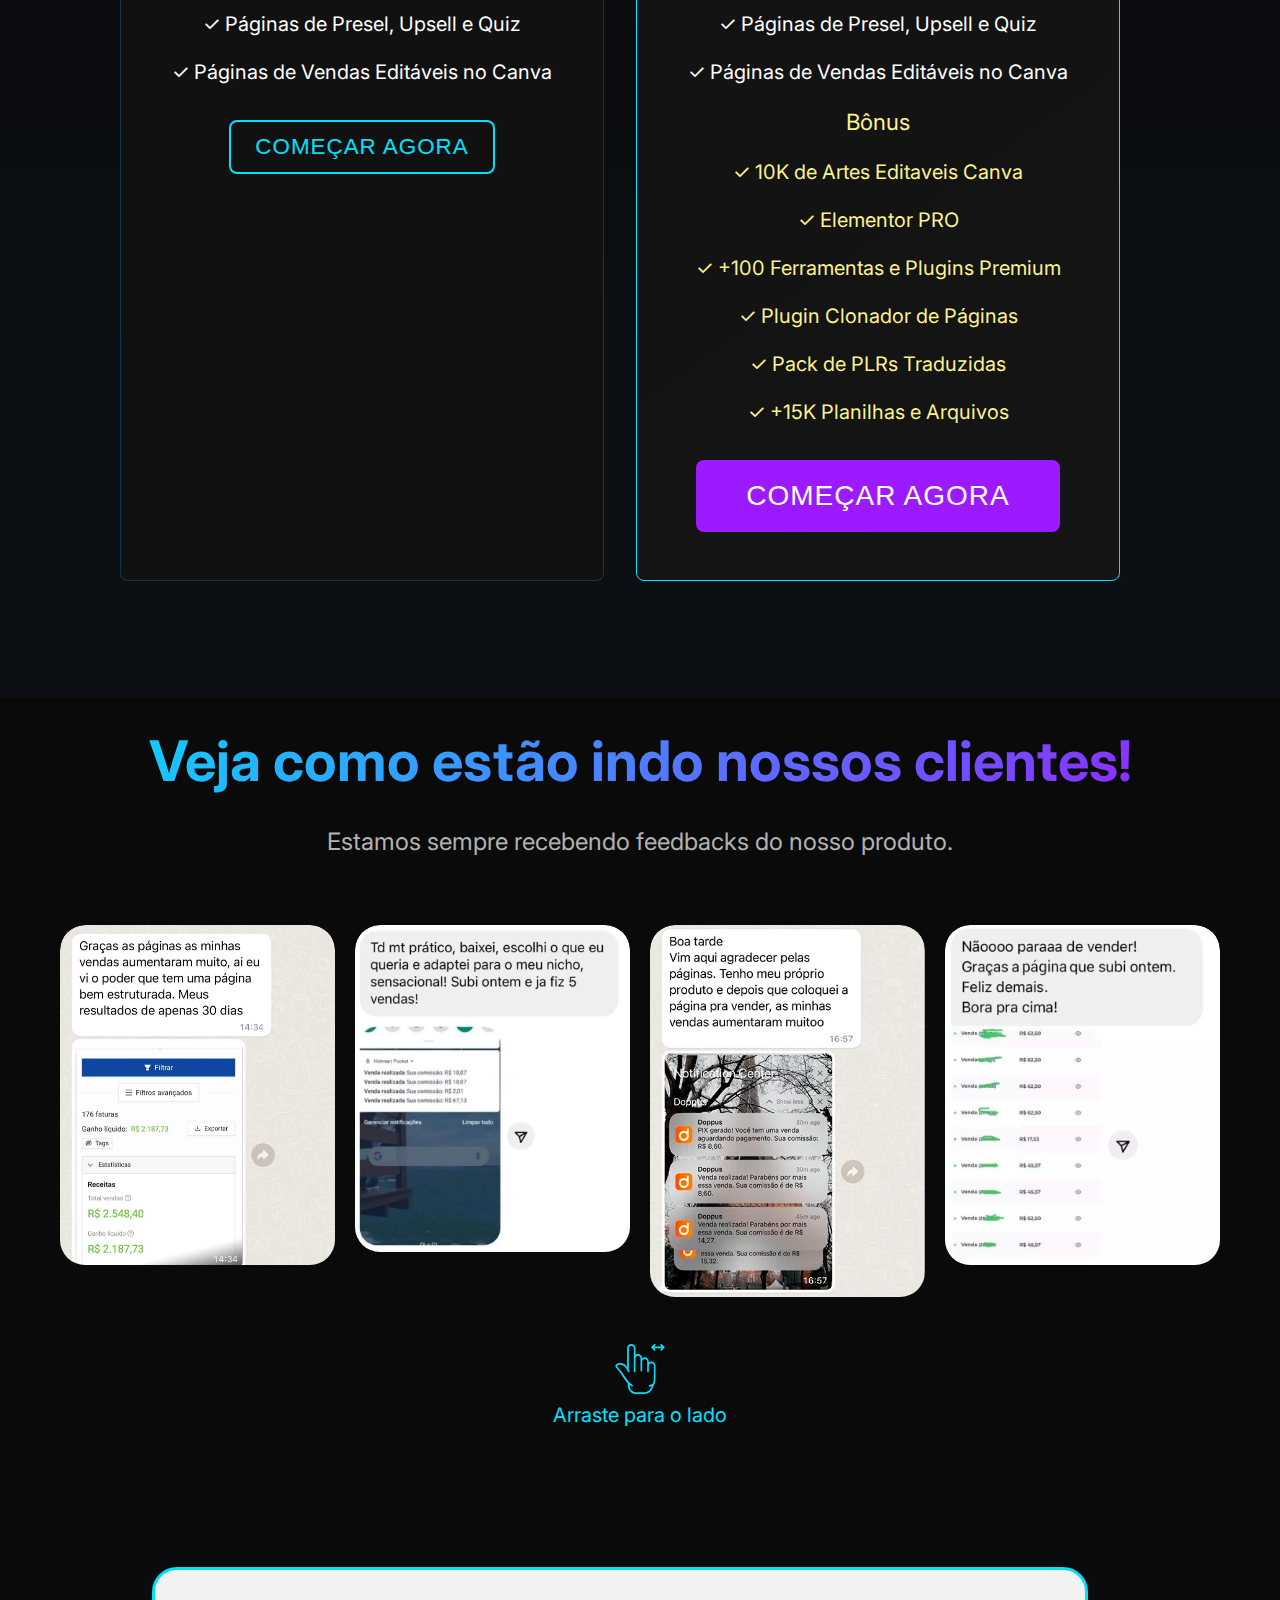
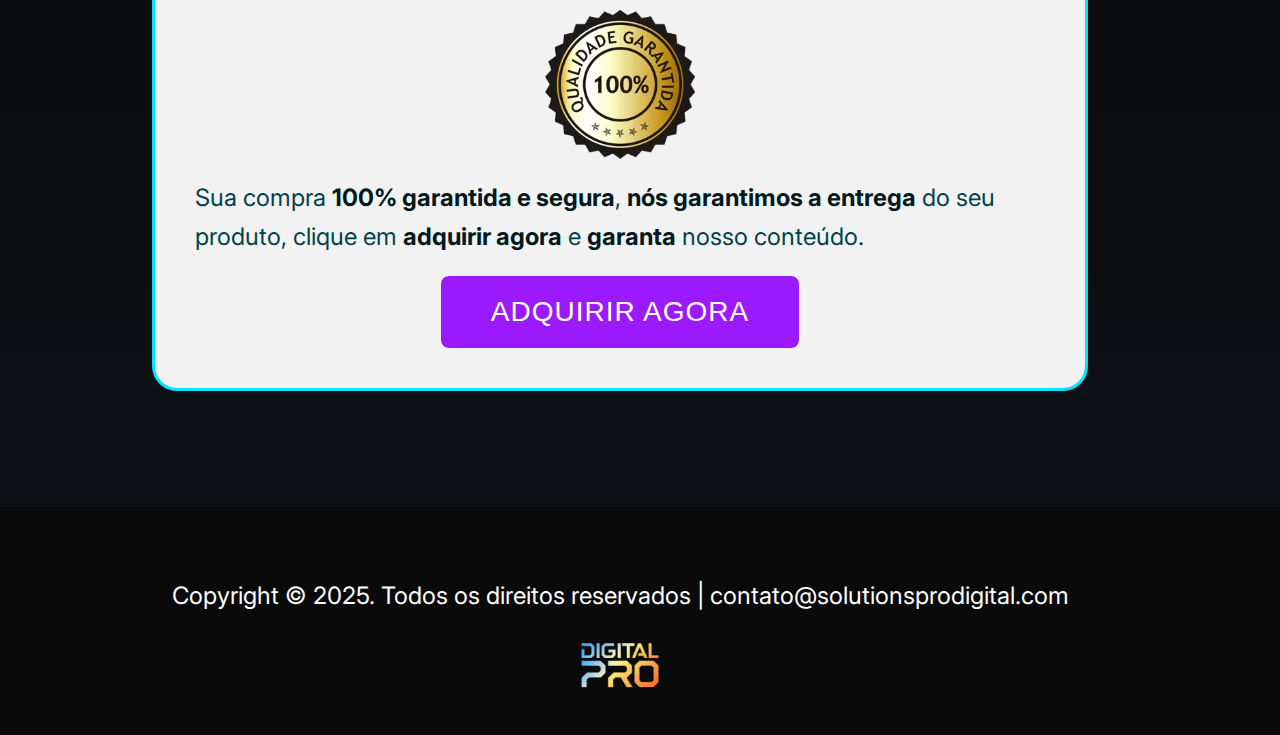
==== commit e6fbe6a0: "Integração de pagamento - GreenFastPay" ====
--- a/src/index.html
+++ b/src/index.html
@@ -182,7 +182,7 @@
               <li style="color: #fcf38b;">✓ Pack de PLRs Traduzidas</li>
               <li style="color: #fcf38b;">✓ +15K Planilhas e Arquivos</li>
             </ul>
-            <button class="btn btn-primary">Começar Agora</button>
+            <a href="https://payfast.greenn.com.br/105219"><button class="btn btn-primary">Começar Agora</button></a>
           </div>
         </div>
       </div>
--- a/src/styles.css
+++ b/src/styles.css
@@ -431,7 +431,6 @@
 }
 
 footer {
-  background-color: #0b0b0b;
   margin: 30px 0px 0px 0px;
 }
 
